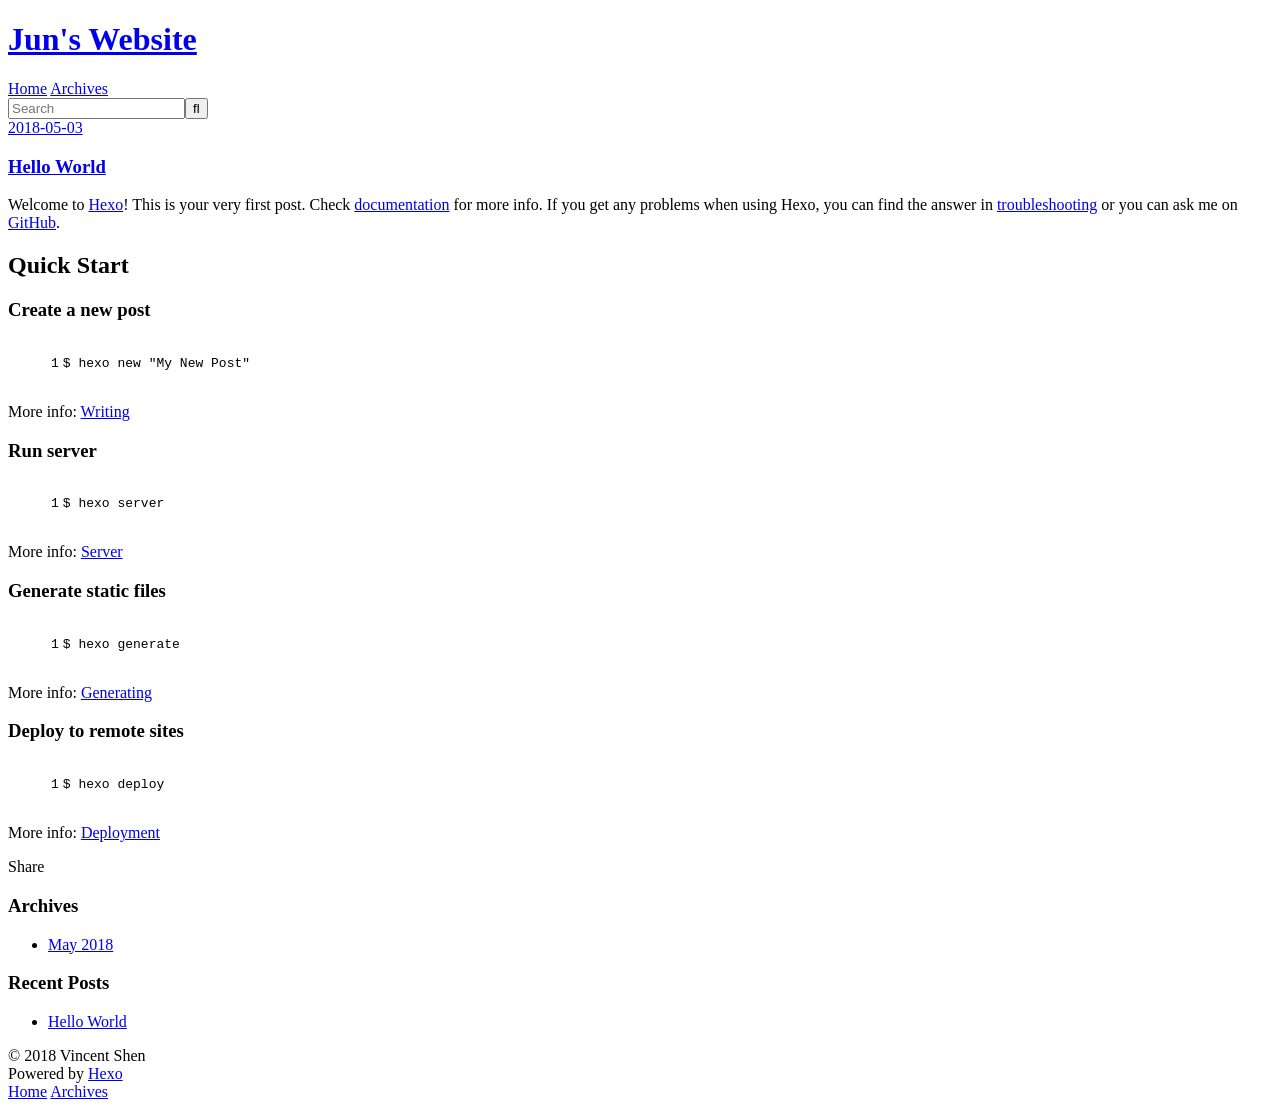
==== index.html @ 3161332e "Site updated: 2018-05-03 16:43:51" ====
<!DOCTYPE html>
<html>
<head>
  <meta charset="utf-8">
  

  
  <title>Jun&#39;s Website</title>
  <meta name="viewport" content="width=device-width, initial-scale=1, maximum-scale=1">
  <meta property="og:type" content="website">
<meta property="og:title" content="Jun&#39;s Website">
<meta property="og:url" content="http://yoursite.com/index.html">
<meta property="og:site_name" content="Jun&#39;s Website">
<meta property="og:locale" content="default">
<meta name="twitter:card" content="summary">
<meta name="twitter:title" content="Jun&#39;s Website">
  
    <link rel="alternate" href="/atom.xml" title="Jun&#39;s Website" type="application/atom+xml">
  
  
    <link rel="icon" href="/favicon.png">
  
  
    <link href="//fonts.googleapis.com/css?family=Source+Code+Pro" rel="stylesheet" type="text/css">
  
  <link rel="stylesheet" href="/css/style.css">
</head>

<body>
  <div id="container">
    <div id="wrap">
      <header id="header">
  <div id="banner"></div>
  <div id="header-outer" class="outer">
    <div id="header-title" class="inner">
      <h1 id="logo-wrap">
        <a href="/" id="logo">Jun&#39;s Website</a>
      </h1>
      
    </div>
    <div id="header-inner" class="inner">
      <nav id="main-nav">
        <a id="main-nav-toggle" class="nav-icon"></a>
        
          <a class="main-nav-link" href="/">Home</a>
        
          <a class="main-nav-link" href="/archives">Archives</a>
        
      </nav>
      <nav id="sub-nav">
        
          <a id="nav-rss-link" class="nav-icon" href="/atom.xml" title="RSS Feed"></a>
        
        <a id="nav-search-btn" class="nav-icon" title="Search"></a>
      </nav>
      <div id="search-form-wrap">
        <form action="//google.com/search" method="get" accept-charset="UTF-8" class="search-form"><input type="search" name="q" class="search-form-input" placeholder="Search"><button type="submit" class="search-form-submit">&#xF002;</button><input type="hidden" name="sitesearch" value="http://yoursite.com"></form>
      </div>
    </div>
  </div>
</header>
      <div class="outer">
        <section id="main">
  
    <article id="post-hello-world" class="article article-type-post" itemscope itemprop="blogPost">
  <div class="article-meta">
    <a href="/2018/05/03/hello-world/" class="article-date">
  <time datetime="2018-05-03T08:20:05.977Z" itemprop="datePublished">2018-05-03</time>
</a>
    
  </div>
  <div class="article-inner">
    
    
      <header class="article-header">
        
  
    <h1 itemprop="name">
      <a class="article-title" href="/2018/05/03/hello-world/">Hello World</a>
    </h1>
  

      </header>
    
    <div class="article-entry" itemprop="articleBody">
      
        <p>Welcome to <a href="https://hexo.io/" target="_blank" rel="noopener">Hexo</a>! This is your very first post. Check <a href="https://hexo.io/docs/" target="_blank" rel="noopener">documentation</a> for more info. If you get any problems when using Hexo, you can find the answer in <a href="https://hexo.io/docs/troubleshooting.html" target="_blank" rel="noopener">troubleshooting</a> or you can ask me on <a href="https://github.com/hexojs/hexo/issues" target="_blank" rel="noopener">GitHub</a>.</p>
<h2 id="Quick-Start"><a href="#Quick-Start" class="headerlink" title="Quick Start"></a>Quick Start</h2><h3 id="Create-a-new-post"><a href="#Create-a-new-post" class="headerlink" title="Create a new post"></a>Create a new post</h3><figure class="highlight bash"><table><tr><td class="gutter"><pre><span class="line">1</span><br></pre></td><td class="code"><pre><span class="line">$ hexo new <span class="string">"My New Post"</span></span><br></pre></td></tr></table></figure>
<p>More info: <a href="https://hexo.io/docs/writing.html" target="_blank" rel="noopener">Writing</a></p>
<h3 id="Run-server"><a href="#Run-server" class="headerlink" title="Run server"></a>Run server</h3><figure class="highlight bash"><table><tr><td class="gutter"><pre><span class="line">1</span><br></pre></td><td class="code"><pre><span class="line">$ hexo server</span><br></pre></td></tr></table></figure>
<p>More info: <a href="https://hexo.io/docs/server.html" target="_blank" rel="noopener">Server</a></p>
<h3 id="Generate-static-files"><a href="#Generate-static-files" class="headerlink" title="Generate static files"></a>Generate static files</h3><figure class="highlight bash"><table><tr><td class="gutter"><pre><span class="line">1</span><br></pre></td><td class="code"><pre><span class="line">$ hexo generate</span><br></pre></td></tr></table></figure>
<p>More info: <a href="https://hexo.io/docs/generating.html" target="_blank" rel="noopener">Generating</a></p>
<h3 id="Deploy-to-remote-sites"><a href="#Deploy-to-remote-sites" class="headerlink" title="Deploy to remote sites"></a>Deploy to remote sites</h3><figure class="highlight bash"><table><tr><td class="gutter"><pre><span class="line">1</span><br></pre></td><td class="code"><pre><span class="line">$ hexo deploy</span><br></pre></td></tr></table></figure>
<p>More info: <a href="https://hexo.io/docs/deployment.html" target="_blank" rel="noopener">Deployment</a></p>

      
    </div>
    <footer class="article-footer">
      <a data-url="http://yoursite.com/2018/05/03/hello-world/" data-id="cjgq9mugo0000f8u85b5ofwbc" class="article-share-link">Share</a>
      
      
    </footer>
  </div>
  
</article>


  


</section>
        
          <aside id="sidebar">
  
    

  
    

  
    
  
    
  <div class="widget-wrap">
    <h3 class="widget-title">Archives</h3>
    <div class="widget">
      <ul class="archive-list"><li class="archive-list-item"><a class="archive-list-link" href="/archives/2018/05/">May 2018</a></li></ul>
    </div>
  </div>


  
    
  <div class="widget-wrap">
    <h3 class="widget-title">Recent Posts</h3>
    <div class="widget">
      <ul>
        
          <li>
            <a href="/2018/05/03/hello-world/">Hello World</a>
          </li>
        
      </ul>
    </div>
  </div>

  
</aside>
        
      </div>
      <footer id="footer">
  
  <div class="outer">
    <div id="footer-info" class="inner">
      &copy; 2018 Vincent Shen<br>
      Powered by <a href="http://hexo.io/" target="_blank">Hexo</a>
    </div>
  </div>
</footer>
    </div>
    <nav id="mobile-nav">
  
    <a href="/" class="mobile-nav-link">Home</a>
  
    <a href="/archives" class="mobile-nav-link">Archives</a>
  
</nav>
    

<script src="//ajax.googleapis.com/ajax/libs/jquery/2.0.3/jquery.min.js"></script>


  <link rel="stylesheet" href="/fancybox/jquery.fancybox.css">
  <script src="/fancybox/jquery.fancybox.pack.js"></script>


<script src="/js/script.js"></script>



  </div>
</body>
</html>
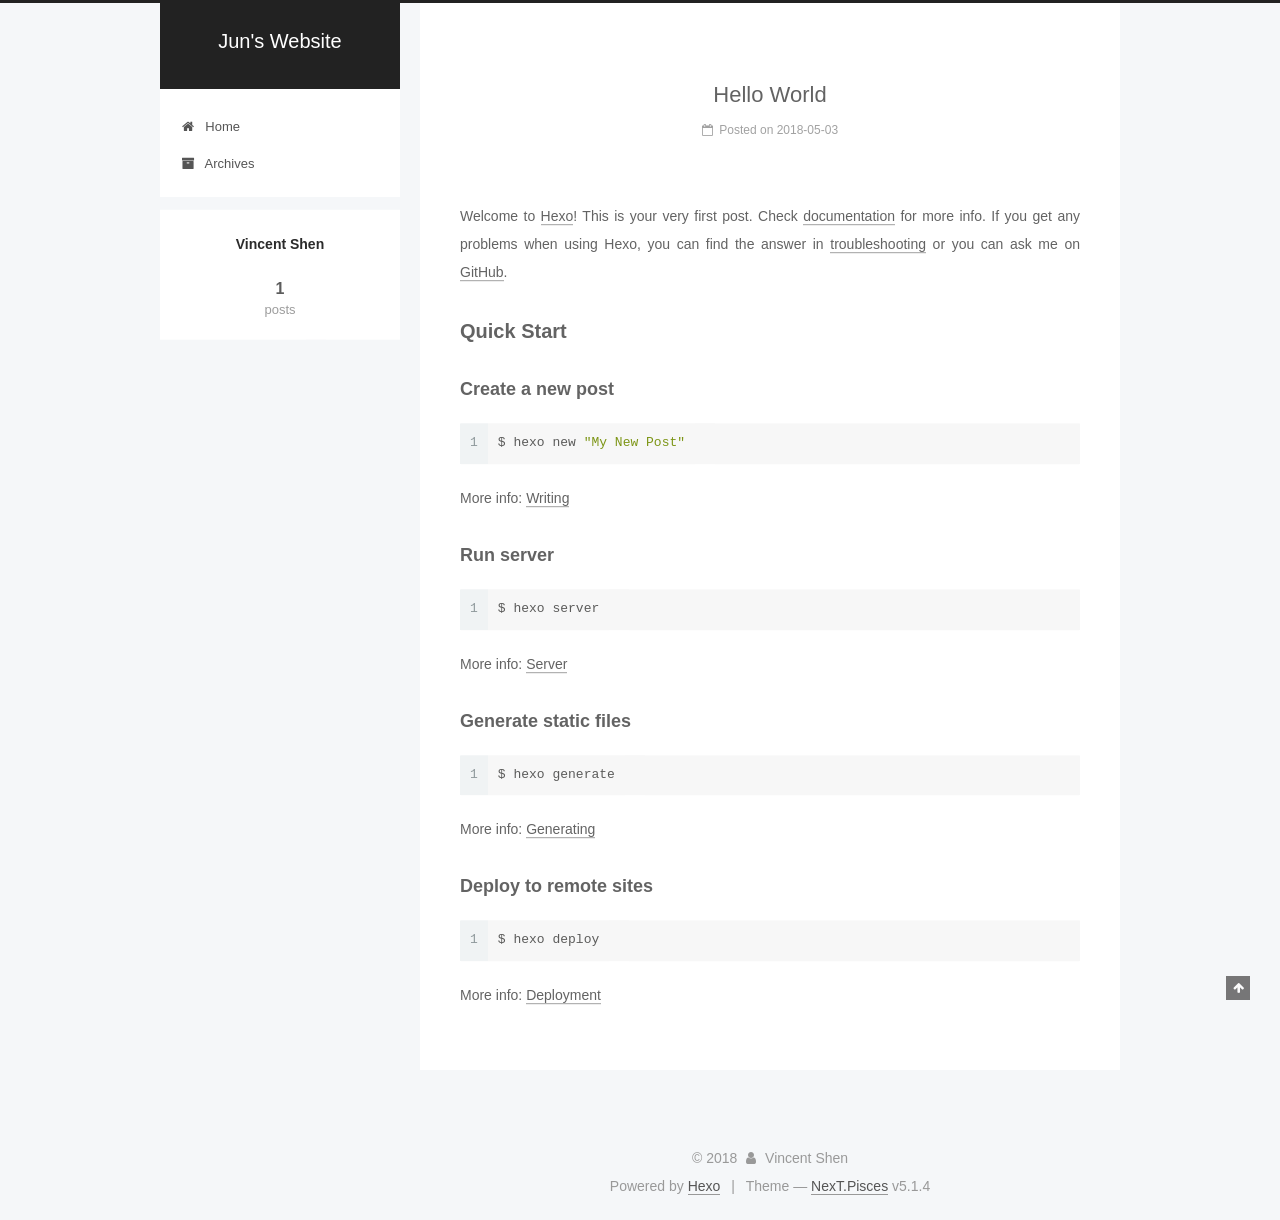
==== commit d6bf5099: "Site updated: 2018-05-03 17:40:29" ====
--- a/index.html
+++ b/index.html
@@ -1,90 +1,306 @@
 <!DOCTYPE html>
-<html>
+
+
+
+  
+
+
+<html class="theme-next pisces use-motion" lang="">
 <head>
-  <meta charset="utf-8">
-  
-
-  
-  <title>Jun&#39;s Website</title>
-  <meta name="viewport" content="width=device-width, initial-scale=1, maximum-scale=1">
-  <meta property="og:type" content="website">
+  <meta charset="UTF-8"/>
+<meta http-equiv="X-UA-Compatible" content="IE=edge" />
+<meta name="viewport" content="width=device-width, initial-scale=1, maximum-scale=1"/>
+<meta name="theme-color" content="#222">
+
+
+
+
+
+
+
+
+
+<meta http-equiv="Cache-Control" content="no-transform" />
+<meta http-equiv="Cache-Control" content="no-siteapp" />
+
+
+
+
+
+
+
+
+
+
+
+
+
+
+
+
+  
+  
+  <link href="/lib/fancybox/source/jquery.fancybox.css?v=2.1.5" rel="stylesheet" type="text/css" />
+
+
+
+
+
+
+
+<link href="/lib/font-awesome/css/font-awesome.min.css?v=4.6.2" rel="stylesheet" type="text/css" />
+
+<link href="/css/main.css?v=5.1.4" rel="stylesheet" type="text/css" />
+
+
+  <link rel="apple-touch-icon" sizes="180x180" href="/images/apple-touch-icon-next.png?v=5.1.4">
+
+
+  <link rel="icon" type="image/png" sizes="32x32" href="/images/favicon-32x32-next.png?v=5.1.4">
+
+
+  <link rel="icon" type="image/png" sizes="16x16" href="/images/favicon-16x16-next.png?v=5.1.4">
+
+
+  <link rel="mask-icon" href="/images/logo.svg?v=5.1.4" color="#222">
+
+
+
+
+
+  <meta name="keywords" content="Hexo, NexT" />
+
+
+
+
+
+
+
+
+
+
+<meta property="og:type" content="website">
 <meta property="og:title" content="Jun&#39;s Website">
 <meta property="og:url" content="http://yoursite.com/index.html">
 <meta property="og:site_name" content="Jun&#39;s Website">
 <meta property="og:locale" content="default">
 <meta name="twitter:card" content="summary">
 <meta name="twitter:title" content="Jun&#39;s Website">
-  
-    <link rel="alternate" href="/atom.xml" title="Jun&#39;s Website" type="application/atom+xml">
-  
-  
-    <link rel="icon" href="/favicon.png">
-  
-  
-    <link href="//fonts.googleapis.com/css?family=Source+Code+Pro" rel="stylesheet" type="text/css">
-  
-  <link rel="stylesheet" href="/css/style.css">
+
+
+
+<script type="text/javascript" id="hexo.configurations">
+  var NexT = window.NexT || {};
+  var CONFIG = {
+    root: '/',
+    scheme: 'Pisces',
+    version: '5.1.4',
+    sidebar: {"position":"left","display":"post","offset":12,"b2t":false,"scrollpercent":false,"onmobile":false},
+    fancybox: true,
+    tabs: true,
+    motion: {"enable":true,"async":false,"transition":{"post_block":"fadeIn","post_header":"slideDownIn","post_body":"slideDownIn","coll_header":"slideLeftIn","sidebar":"slideUpIn"}},
+    duoshuo: {
+      userId: '0',
+      author: 'Author'
+    },
+    algolia: {
+      applicationID: '',
+      apiKey: '',
+      indexName: '',
+      hits: {"per_page":10},
+      labels: {"input_placeholder":"Search for Posts","hits_empty":"We didn't find any results for the search: ${query}","hits_stats":"${hits} results found in ${time} ms"}
+    }
+  };
+</script>
+
+
+
+  <link rel="canonical" href="http://yoursite.com/"/>
+
+
+
+
+
+  <title>Jun's Website</title>
+  
+
+
+
+
+
+
+
+
 </head>
 
-<body>
-  <div id="container">
-    <div id="wrap">
-      <header id="header">
-  <div id="banner"></div>
-  <div id="header-outer" class="outer">
-    <div id="header-title" class="inner">
-      <h1 id="logo-wrap">
-        <a href="/" id="logo">Jun&#39;s Website</a>
-      </h1>
-      
+<body itemscope itemtype="http://schema.org/WebPage" lang="default">
+
+  
+  
+    
+  
+
+  <div class="container sidebar-position-left 
+  page-home">
+    <div class="headband"></div>
+
+    <header id="header" class="header" itemscope itemtype="http://schema.org/WPHeader">
+      <div class="header-inner"><div class="site-brand-wrapper">
+  <div class="site-meta ">
+    
+
+    <div class="custom-logo-site-title">
+      <a href="/"  class="brand" rel="start">
+        <span class="logo-line-before"><i></i></span>
+        <span class="site-title">Jun's Website</span>
+        <span class="logo-line-after"><i></i></span>
+      </a>
     </div>
-    <div id="header-inner" class="inner">
-      <nav id="main-nav">
-        <a id="main-nav-toggle" class="nav-icon"></a>
-        
-          <a class="main-nav-link" href="/">Home</a>
-        
-          <a class="main-nav-link" href="/archives">Archives</a>
-        
-      </nav>
-      <nav id="sub-nav">
-        
-          <a id="nav-rss-link" class="nav-icon" href="/atom.xml" title="RSS Feed"></a>
-        
-        <a id="nav-search-btn" class="nav-icon" title="Search"></a>
-      </nav>
-      <div id="search-form-wrap">
-        <form action="//google.com/search" method="get" accept-charset="UTF-8" class="search-form"><input type="search" name="q" class="search-form-input" placeholder="Search"><button type="submit" class="search-form-submit">&#xF002;</button><input type="hidden" name="sitesearch" value="http://yoursite.com"></form>
-      </div>
-    </div>
+      
+        <p class="site-subtitle"></p>
+      
   </div>
-</header>
-      <div class="outer">
-        <section id="main">
-  
-    <article id="post-hello-world" class="article article-type-post" itemscope itemprop="blogPost">
-  <div class="article-meta">
-    <a href="/2018/05/03/hello-world/" class="article-date">
-  <time datetime="2018-05-03T08:20:05.977Z" itemprop="datePublished">2018-05-03</time>
-</a>
-    
+
+  <div class="site-nav-toggle">
+    <button>
+      <span class="btn-bar"></span>
+      <span class="btn-bar"></span>
+      <span class="btn-bar"></span>
+    </button>
   </div>
-  <div class="article-inner">
-    
-    
-      <header class="article-header">
-        
-  
-    <h1 itemprop="name">
-      <a class="article-title" href="/2018/05/03/hello-world/">Hello World</a>
-    </h1>
-  
-
+</div>
+
+<nav class="site-nav">
+  
+
+  
+    <ul id="menu" class="menu">
+      
+        
+        <li class="menu-item menu-item-home">
+          <a href="/" rel="section">
+            
+              <i class="menu-item-icon fa fa-fw fa-home"></i> <br />
+            
+            Home
+          </a>
+        </li>
+      
+        
+        <li class="menu-item menu-item-archives">
+          <a href="/archives/" rel="section">
+            
+              <i class="menu-item-icon fa fa-fw fa-archive"></i> <br />
+            
+            Archives
+          </a>
+        </li>
+      
+
+      
+    </ul>
+  
+
+  
+</nav>
+
+
+
+ </div>
+    </header>
+
+    <main id="main" class="main">
+      <div class="main-inner">
+        <div class="content-wrap">
+          <div id="content" class="content">
+            
+  <section id="posts" class="posts-expand">
+    
+      
+
+  
+
+  
+  
+  
+
+  <article class="post post-type-normal" itemscope itemtype="http://schema.org/Article">
+  
+  
+  
+  <div class="post-block">
+    <link itemprop="mainEntityOfPage" href="http://yoursite.com/2018/05/03/hello-world/">
+
+    <span hidden itemprop="author" itemscope itemtype="http://schema.org/Person">
+      <meta itemprop="name" content="Vincent Shen">
+      <meta itemprop="description" content="">
+      <meta itemprop="image" content="/images/avatar.gif">
+    </span>
+
+    <span hidden itemprop="publisher" itemscope itemtype="http://schema.org/Organization">
+      <meta itemprop="name" content="Jun's Website">
+    </span>
+
+    
+      <header class="post-header">
+
+        
+        
+          <h1 class="post-title" itemprop="name headline">
+                
+                <a class="post-title-link" href="/2018/05/03/hello-world/" itemprop="url">Hello World</a></h1>
+        
+
+        <div class="post-meta">
+          <span class="post-time">
+            
+              <span class="post-meta-item-icon">
+                <i class="fa fa-calendar-o"></i>
+              </span>
+              
+                <span class="post-meta-item-text">Posted on</span>
+              
+              <time title="Post created" itemprop="dateCreated datePublished" datetime="2018-05-03T16:20:05+08:00">
+                2018-05-03
+              </time>
+            
+
+            
+
+            
+          </span>
+
+          
+
+          
+            
+          
+
+          
+          
+
+          
+
+          
+
+          
+
+        </div>
       </header>
     
-    <div class="article-entry" itemprop="articleBody">
-      
-        <p>Welcome to <a href="https://hexo.io/" target="_blank" rel="noopener">Hexo</a>! This is your very first post. Check <a href="https://hexo.io/docs/" target="_blank" rel="noopener">documentation</a> for more info. If you get any problems when using Hexo, you can find the answer in <a href="https://hexo.io/docs/troubleshooting.html" target="_blank" rel="noopener">troubleshooting</a> or you can ask me on <a href="https://github.com/hexojs/hexo/issues" target="_blank" rel="noopener">GitHub</a>.</p>
+
+    
+    
+    
+    <div class="post-body" itemprop="articleBody">
+
+      
+      
+
+      
+        
+          
+            <p>Welcome to <a href="https://hexo.io/" target="_blank" rel="noopener">Hexo</a>! This is your very first post. Check <a href="https://hexo.io/docs/" target="_blank" rel="noopener">documentation</a> for more info. If you get any problems when using Hexo, you can find the answer in <a href="https://hexo.io/docs/troubleshooting.html" target="_blank" rel="noopener">troubleshooting</a> or you can ask me on <a href="https://github.com/hexojs/hexo/issues" target="_blank" rel="noopener">GitHub</a>.</p>
 <h2 id="Quick-Start"><a href="#Quick-Start" class="headerlink" title="Quick Start"></a>Quick Start</h2><h3 id="Create-a-new-post"><a href="#Create-a-new-post" class="headerlink" title="Create a new post"></a>Create a new post</h3><figure class="highlight bash"><table><tr><td class="gutter"><pre><span class="line">1</span><br></pre></td><td class="code"><pre><span class="line">$ hexo new <span class="string">"My New Post"</span></span><br></pre></td></tr></table></figure>
 <p>More info: <a href="https://hexo.io/docs/writing.html" target="_blank" rel="noopener">Writing</a></p>
 <h3 id="Run-server"><a href="#Run-server" class="headerlink" title="Run server"></a>Run server</h3><figure class="highlight bash"><table><tr><td class="gutter"><pre><span class="line">1</span><br></pre></td><td class="code"><pre><span class="line">$ hexo server</span><br></pre></td></tr></table></figure>
@@ -94,91 +310,314 @@
 <h3 id="Deploy-to-remote-sites"><a href="#Deploy-to-remote-sites" class="headerlink" title="Deploy to remote sites"></a>Deploy to remote sites</h3><figure class="highlight bash"><table><tr><td class="gutter"><pre><span class="line">1</span><br></pre></td><td class="code"><pre><span class="line">$ hexo deploy</span><br></pre></td></tr></table></figure>
 <p>More info: <a href="https://hexo.io/docs/deployment.html" target="_blank" rel="noopener">Deployment</a></p>
 
+          
+        
       
     </div>
-    <footer class="article-footer">
-      <a data-url="http://yoursite.com/2018/05/03/hello-world/" data-id="cjgq9mugo0000f8u85b5ofwbc" class="article-share-link">Share</a>
-      
+    
+    
+    
+
+    
+
+    
+
+    
+
+    <footer class="post-footer">
+      
+
+      
+
+      
+
+      
+      
+        <div class="post-eof"></div>
       
     </footer>
   </div>
   
-</article>
-
-
-  
-
-
-</section>
-        
-          <aside id="sidebar">
-  
-    
-
-  
-    
-
-  
-    
-  
-    
-  <div class="widget-wrap">
-    <h3 class="widget-title">Archives</h3>
-    <div class="widget">
-      <ul class="archive-list"><li class="archive-list-item"><a class="archive-list-link" href="/archives/2018/05/">May 2018</a></li></ul>
+  
+  
+  </article>
+
+
+    
+  </section>
+
+  
+
+
+          </div>
+          
+
+
+          
+
+        </div>
+        
+          
+  
+  <div class="sidebar-toggle">
+    <div class="sidebar-toggle-line-wrap">
+      <span class="sidebar-toggle-line sidebar-toggle-line-first"></span>
+      <span class="sidebar-toggle-line sidebar-toggle-line-middle"></span>
+      <span class="sidebar-toggle-line sidebar-toggle-line-last"></span>
     </div>
   </div>
 
-
-  
-    
-  <div class="widget-wrap">
-    <h3 class="widget-title">Recent Posts</h3>
-    <div class="widget">
-      <ul>
-        
-          <li>
-            <a href="/2018/05/03/hello-world/">Hello World</a>
-          </li>
-        
-      </ul>
+  <aside id="sidebar" class="sidebar">
+    
+    <div class="sidebar-inner">
+
+      
+
+      
+
+      <section class="site-overview-wrap sidebar-panel sidebar-panel-active">
+        <div class="site-overview">
+          <div class="site-author motion-element" itemprop="author" itemscope itemtype="http://schema.org/Person">
+            
+              <p class="site-author-name" itemprop="name">Vincent Shen</p>
+              <p class="site-description motion-element" itemprop="description"></p>
+          </div>
+
+          <nav class="site-state motion-element">
+
+            
+              <div class="site-state-item site-state-posts">
+              
+                <a href="/archives/">
+              
+                  <span class="site-state-item-count">1</span>
+                  <span class="site-state-item-name">posts</span>
+                </a>
+              </div>
+            
+
+            
+
+            
+
+          </nav>
+
+          
+
+          
+
+          
+          
+
+          
+          
+
+          
+
+        </div>
+      </section>
+
+      
+
+      
+
     </div>
+  </aside>
+
+
+        
+      </div>
+    </main>
+
+    <footer id="footer" class="footer">
+      <div class="footer-inner">
+        <div class="copyright">&copy; <span itemprop="copyrightYear">2018</span>
+  <span class="with-love">
+    <i class="fa fa-user"></i>
+  </span>
+  <span class="author" itemprop="copyrightHolder">Vincent Shen</span>
+
+  
+</div>
+
+
+  <div class="powered-by">Powered by <a class="theme-link" target="_blank" href="https://hexo.io">Hexo</a></div>
+
+
+
+  <span class="post-meta-divider">|</span>
+
+
+
+  <div class="theme-info">Theme &mdash; <a class="theme-link" target="_blank" href="https://github.com/iissnan/hexo-theme-next">NexT.Pisces</a> v5.1.4</div>
+
+
+
+
+        
+
+
+
+
+
+
+
+        
+      </div>
+    </footer>
+
+    
+      <div class="back-to-top">
+        <i class="fa fa-arrow-up"></i>
+        
+      </div>
+    
+
+    
+
   </div>
 
   
-</aside>
-        
-      </div>
-      <footer id="footer">
-  
-  <div class="outer">
-    <div id="footer-info" class="inner">
-      &copy; 2018 Vincent Shen<br>
-      Powered by <a href="http://hexo.io/" target="_blank">Hexo</a>
-    </div>
-  </div>
-</footer>
-    </div>
-    <nav id="mobile-nav">
-  
-    <a href="/" class="mobile-nav-link">Home</a>
-  
-    <a href="/archives" class="mobile-nav-link">Archives</a>
-  
-</nav>
-    
-
-<script src="//ajax.googleapis.com/ajax/libs/jquery/2.0.3/jquery.min.js"></script>
-
-
-  <link rel="stylesheet" href="/fancybox/jquery.fancybox.css">
-  <script src="/fancybox/jquery.fancybox.pack.js"></script>
-
-
-<script src="/js/script.js"></script>
-
-
-
-  </div>
+
+<script type="text/javascript">
+  if (Object.prototype.toString.call(window.Promise) !== '[object Function]') {
+    window.Promise = null;
+  }
+</script>
+
+
+
+
+
+
+
+
+
+  
+
+
+
+
+
+
+
+
+
+
+
+
+  
+  
+    <script type="text/javascript" src="/lib/jquery/index.js?v=2.1.3"></script>
+  
+
+  
+  
+    <script type="text/javascript" src="/lib/fastclick/lib/fastclick.min.js?v=1.0.6"></script>
+  
+
+  
+  
+    <script type="text/javascript" src="/lib/jquery_lazyload/jquery.lazyload.js?v=1.9.7"></script>
+  
+
+  
+  
+    <script type="text/javascript" src="/lib/velocity/velocity.min.js?v=1.2.1"></script>
+  
+
+  
+  
+    <script type="text/javascript" src="/lib/velocity/velocity.ui.min.js?v=1.2.1"></script>
+  
+
+  
+  
+    <script type="text/javascript" src="/lib/fancybox/source/jquery.fancybox.pack.js?v=2.1.5"></script>
+  
+
+
+  
+
+
+  <script type="text/javascript" src="/js/src/utils.js?v=5.1.4"></script>
+
+  <script type="text/javascript" src="/js/src/motion.js?v=5.1.4"></script>
+
+
+
+  
+  
+
+
+  <script type="text/javascript" src="/js/src/affix.js?v=5.1.4"></script>
+
+  <script type="text/javascript" src="/js/src/schemes/pisces.js?v=5.1.4"></script>
+
+
+
+  
+
+  
+
+
+  <script type="text/javascript" src="/js/src/bootstrap.js?v=5.1.4"></script>
+
+
+
+  
+
+
+  
+
+
+
+
+	
+
+
+
+
+
+  
+
+
+
+
+
+  
+
+
+
+
+
+
+
+
+
+
+
+
+  
+
+
+
+
+
+  
+
+  
+
+  
+
+  
+  
+
+  
+
+  
+
+  
+
 </body>
-</html>+</html>
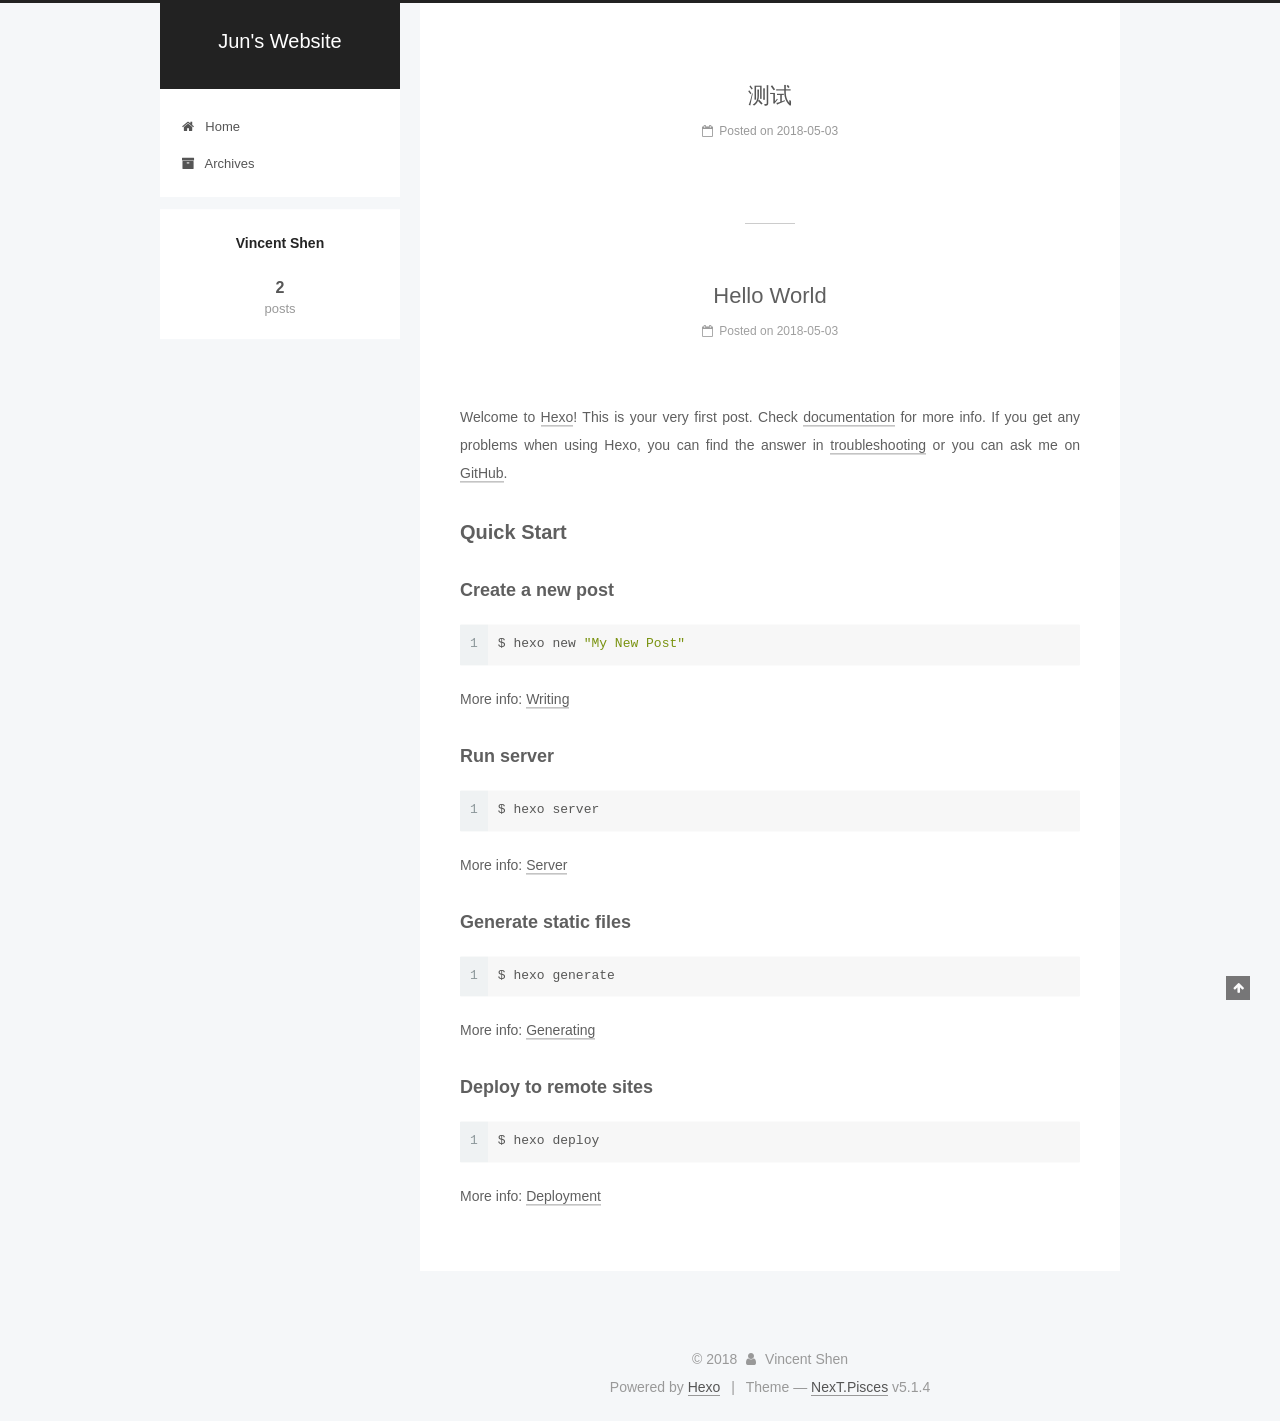
==== commit 5ab88ae6: "Site updated: 2018-05-03 17:47:55" ====
--- a/index.html
+++ b/index.html
@@ -229,6 +229,125 @@
   
   
   <div class="post-block">
+    <link itemprop="mainEntityOfPage" href="http://yoursite.com/2018/05/03/测试/">
+
+    <span hidden itemprop="author" itemscope itemtype="http://schema.org/Person">
+      <meta itemprop="name" content="Vincent Shen">
+      <meta itemprop="description" content="">
+      <meta itemprop="image" content="/images/avatar.gif">
+    </span>
+
+    <span hidden itemprop="publisher" itemscope itemtype="http://schema.org/Organization">
+      <meta itemprop="name" content="Jun's Website">
+    </span>
+
+    
+      <header class="post-header">
+
+        
+        
+          <h1 class="post-title" itemprop="name headline">
+                
+                <a class="post-title-link" href="/2018/05/03/测试/" itemprop="url">测试</a></h1>
+        
+
+        <div class="post-meta">
+          <span class="post-time">
+            
+              <span class="post-meta-item-icon">
+                <i class="fa fa-calendar-o"></i>
+              </span>
+              
+                <span class="post-meta-item-text">Posted on</span>
+              
+              <time title="Post created" itemprop="dateCreated datePublished" datetime="2018-05-03T17:46:08+08:00">
+                2018-05-03
+              </time>
+            
+
+            
+
+            
+          </span>
+
+          
+
+          
+            
+          
+
+          
+          
+
+          
+
+          
+
+          
+
+        </div>
+      </header>
+    
+
+    
+    
+    
+    <div class="post-body" itemprop="articleBody">
+
+      
+      
+
+      
+        
+          
+            
+          
+        
+      
+    </div>
+    
+    
+    
+
+    
+
+    
+
+    
+
+    <footer class="post-footer">
+      
+
+      
+
+      
+
+      
+      
+        <div class="post-eof"></div>
+      
+    </footer>
+  </div>
+  
+  
+  
+  </article>
+
+
+    
+      
+
+  
+
+  
+  
+  
+
+  <article class="post post-type-normal" itemscope itemtype="http://schema.org/Article">
+  
+  
+  
+  <div class="post-block">
     <link itemprop="mainEntityOfPage" href="http://yoursite.com/2018/05/03/hello-world/">
 
     <span hidden itemprop="author" itemscope itemtype="http://schema.org/Person">
@@ -390,7 +509,7 @@
               
                 <a href="/archives/">
               
-                  <span class="site-state-item-count">1</span>
+                  <span class="site-state-item-count">2</span>
                   <span class="site-state-item-name">posts</span>
                 </a>
               </div>
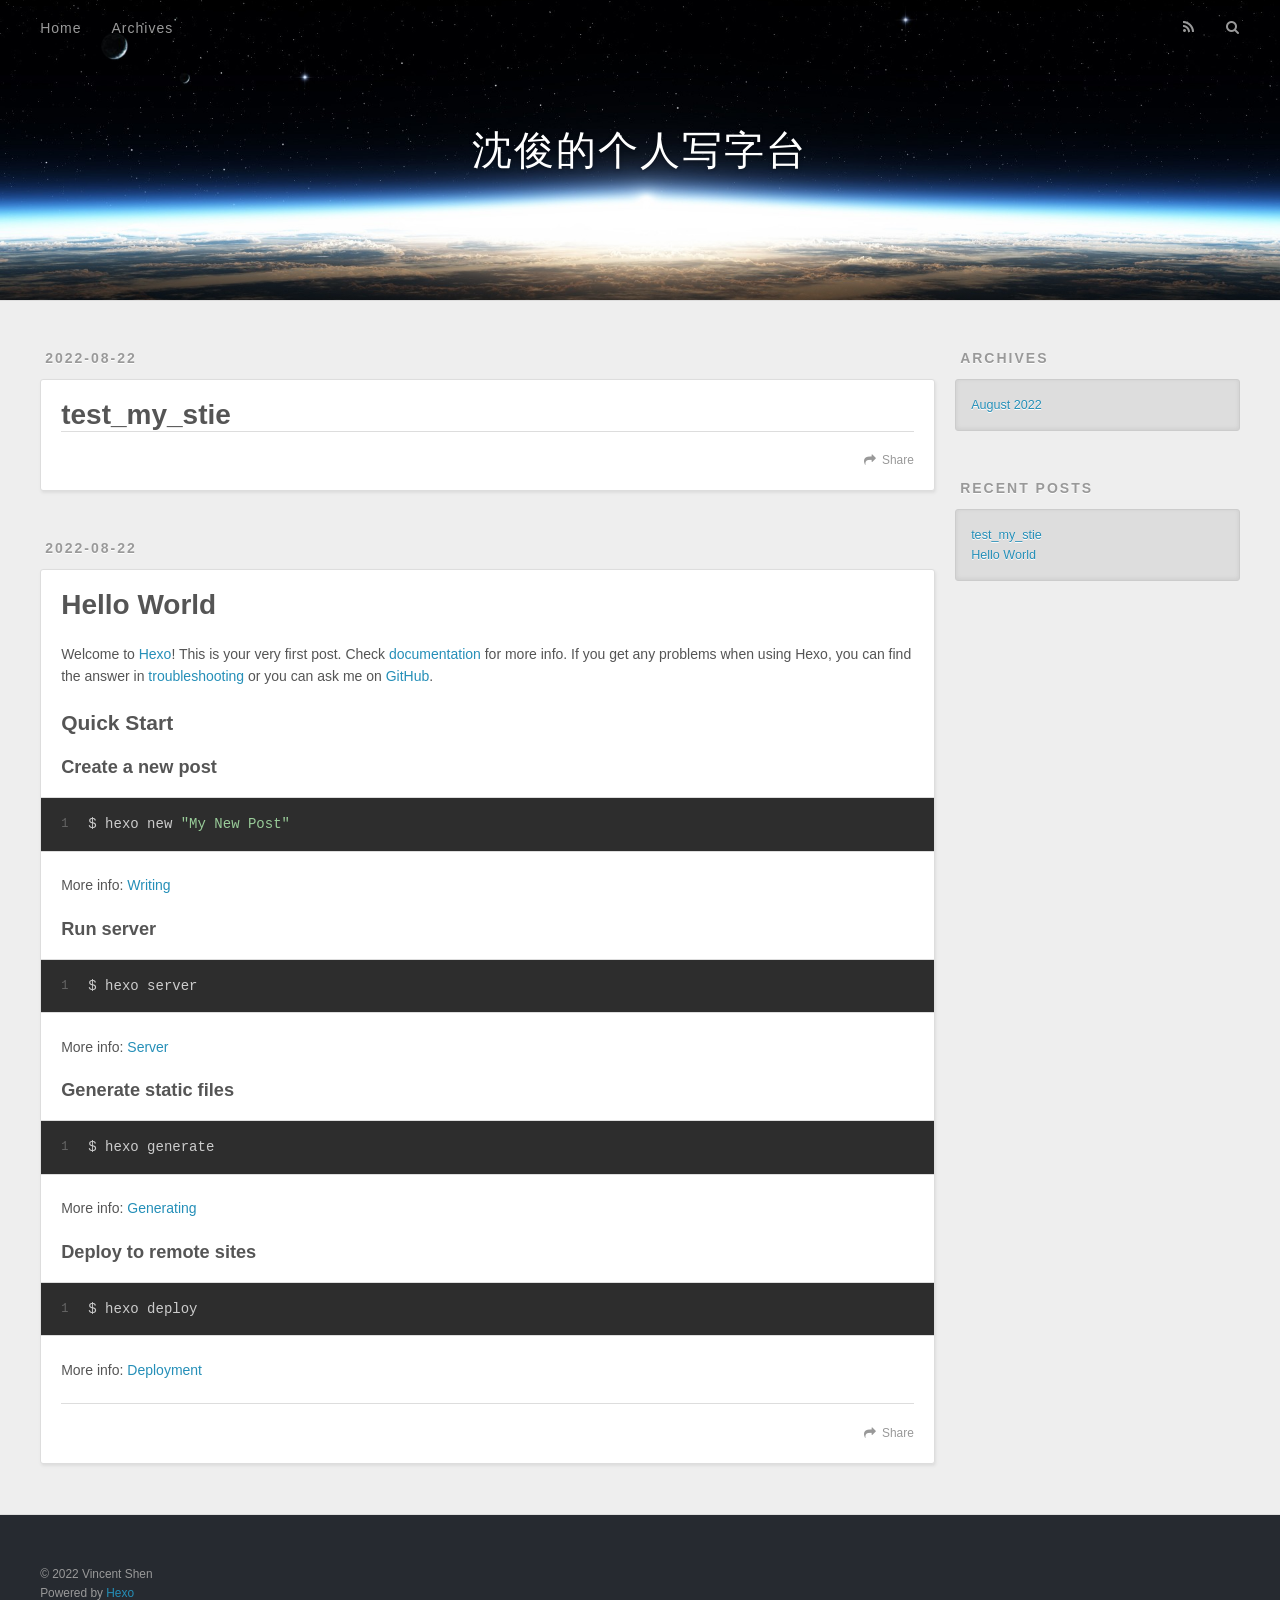
==== commit 1c364fc7: "Site updated: 2022-08-22 22:17:44" ====
--- a/index.html
+++ b/index.html
@@ -1,742 +1,236 @@
 <!DOCTYPE html>
-
-
-
-  
-
-
-<html class="theme-next pisces use-motion" lang="">
+<html>
 <head>
-  <meta charset="UTF-8"/>
-<meta http-equiv="X-UA-Compatible" content="IE=edge" />
-<meta name="viewport" content="width=device-width, initial-scale=1, maximum-scale=1"/>
-<meta name="theme-color" content="#222">
-
-
-
-
-
-
-
-
-
-<meta http-equiv="Cache-Control" content="no-transform" />
-<meta http-equiv="Cache-Control" content="no-siteapp" />
-
-
-
-
-
-
-
-
-
-
-
-
-
-
-
-
-  
-  
-  <link href="/lib/fancybox/source/jquery.fancybox.css?v=2.1.5" rel="stylesheet" type="text/css" />
-
-
-
-
-
-
-
-<link href="/lib/font-awesome/css/font-awesome.min.css?v=4.6.2" rel="stylesheet" type="text/css" />
-
-<link href="/css/main.css?v=5.1.4" rel="stylesheet" type="text/css" />
-
-
-  <link rel="apple-touch-icon" sizes="180x180" href="/images/apple-touch-icon-next.png?v=5.1.4">
-
-
-  <link rel="icon" type="image/png" sizes="32x32" href="/images/favicon-32x32-next.png?v=5.1.4">
-
-
-  <link rel="icon" type="image/png" sizes="16x16" href="/images/favicon-16x16-next.png?v=5.1.4">
-
-
-  <link rel="mask-icon" href="/images/logo.svg?v=5.1.4" color="#222">
-
-
-
-
-
-  <meta name="keywords" content="Hexo, NexT" />
-
-
-
-
-
-
-
-
-
-
-<meta property="og:type" content="website">
-<meta property="og:title" content="Jun&#39;s Website">
-<meta property="og:url" content="http://yoursite.com/index.html">
-<meta property="og:site_name" content="Jun&#39;s Website">
-<meta property="og:locale" content="default">
+  <meta charset="utf-8">
+  
+
+  
+  <title>沈俊的个人写字台</title>
+  <meta name="viewport" content="width=device-width, initial-scale=1, maximum-scale=1">
+  <meta property="og:type" content="website">
+<meta property="og:title" content="沈俊的个人写字台">
+<meta property="og:url" content="http://example.com/index.html">
+<meta property="og:site_name" content="沈俊的个人写字台">
+<meta property="og:locale" content="en_US">
+<meta property="article:author" content="Vincent Shen">
 <meta name="twitter:card" content="summary">
-<meta name="twitter:title" content="Jun&#39;s Website">
-
-
-
-<script type="text/javascript" id="hexo.configurations">
-  var NexT = window.NexT || {};
-  var CONFIG = {
-    root: '/',
-    scheme: 'Pisces',
-    version: '5.1.4',
-    sidebar: {"position":"left","display":"post","offset":12,"b2t":false,"scrollpercent":false,"onmobile":false},
-    fancybox: true,
-    tabs: true,
-    motion: {"enable":true,"async":false,"transition":{"post_block":"fadeIn","post_header":"slideDownIn","post_body":"slideDownIn","coll_header":"slideLeftIn","sidebar":"slideUpIn"}},
-    duoshuo: {
-      userId: '0',
-      author: 'Author'
-    },
-    algolia: {
-      applicationID: '',
-      apiKey: '',
-      indexName: '',
-      hits: {"per_page":10},
-      labels: {"input_placeholder":"Search for Posts","hits_empty":"We didn't find any results for the search: ${query}","hits_stats":"${hits} results found in ${time} ms"}
-    }
-  };
-</script>
-
-
-
-  <link rel="canonical" href="http://yoursite.com/"/>
-
-
-
-
-
-  <title>Jun's Website</title>
-  
-
-
-
-
-
-
-
-
-</head>
-
-<body itemscope itemtype="http://schema.org/WebPage" lang="default">
-
-  
-  
-    
-  
-
-  <div class="container sidebar-position-left 
-  page-home">
-    <div class="headband"></div>
-
-    <header id="header" class="header" itemscope itemtype="http://schema.org/WPHeader">
-      <div class="header-inner"><div class="site-brand-wrapper">
-  <div class="site-meta ">
-    
-
-    <div class="custom-logo-site-title">
-      <a href="/"  class="brand" rel="start">
-        <span class="logo-line-before"><i></i></span>
-        <span class="site-title">Jun's Website</span>
-        <span class="logo-line-after"><i></i></span>
-      </a>
-    </div>
-      
-        <p class="site-subtitle"></p>
-      
-  </div>
-
-  <div class="site-nav-toggle">
-    <button>
-      <span class="btn-bar"></span>
-      <span class="btn-bar"></span>
-      <span class="btn-bar"></span>
-    </button>
-  </div>
-</div>
-
-<nav class="site-nav">
-  
-
-  
-    <ul id="menu" class="menu">
-      
-        
-        <li class="menu-item menu-item-home">
-          <a href="/" rel="section">
-            
-              <i class="menu-item-icon fa fa-fw fa-home"></i> <br />
-            
-            Home
-          </a>
-        </li>
-      
-        
-        <li class="menu-item menu-item-archives">
-          <a href="/archives/" rel="section">
-            
-              <i class="menu-item-icon fa fa-fw fa-archive"></i> <br />
-            
-            Archives
-          </a>
-        </li>
-      
-
-      
-    </ul>
-  
-
+  
+    <link rel="alternate" href="/atom.xml" title="沈俊的个人写字台" type="application/atom+xml">
+  
+  
+    <link rel="icon" href="/favicon.png">
+  
+  
+    <link href="//fonts.googleapis.com/css?family=Source+Code+Pro" rel="stylesheet" type="text/css">
+  
+  
+<link rel="stylesheet" href="/css/style.css">
+
+<meta name="generator" content="Hexo 5.4.2"></head>
+
+<body>
+  <div id="container">
+    <div id="wrap">
+      <header id="header">
+  <div id="banner"></div>
+  <div id="header-outer" class="outer">
+    <div id="header-title" class="inner">
+      <h1 id="logo-wrap">
+        <a href="/" id="logo">沈俊的个人写字台</a>
+      </h1>
+      
+    </div>
+    <div id="header-inner" class="inner">
+      <nav id="main-nav">
+        <a id="main-nav-toggle" class="nav-icon"></a>
+        
+          <a class="main-nav-link" href="/">Home</a>
+        
+          <a class="main-nav-link" href="/archives">Archives</a>
+        
+      </nav>
+      <nav id="sub-nav">
+        
+          <a id="nav-rss-link" class="nav-icon" href="/atom.xml" title="RSS Feed"></a>
+        
+        <a id="nav-search-btn" class="nav-icon" title="Search"></a>
+      </nav>
+      <div id="search-form-wrap">
+        <form action="//google.com/search" method="get" accept-charset="UTF-8" class="search-form"><input type="search" name="q" class="search-form-input" placeholder="Search"><button type="submit" class="search-form-submit">&#xF002;</button><input type="hidden" name="sitesearch" value="http://example.com"></form>
+      </div>
+    </div>
+  </div>
+</header>
+      <div class="outer">
+        <section id="main">
+  
+    <article id="post-test-my-stie" class="article article-type-post" itemscope itemprop="blogPost">
+  <div class="article-meta">
+    <a href="/2022/08/22/test-my-stie/" class="article-date">
+  <time datetime="2022-08-22T14:03:19.000Z" itemprop="datePublished">2022-08-22</time>
+</a>
+    
+  </div>
+  <div class="article-inner">
+    
+    
+      <header class="article-header">
+        
+  
+    <h1 itemprop="name">
+      <a class="article-title" href="/2022/08/22/test-my-stie/">test_my_stie</a>
+    </h1>
+  
+
+      </header>
+    
+    <div class="article-entry" itemprop="articleBody">
+      
+        
+      
+    </div>
+    <footer class="article-footer">
+      <a data-url="http://example.com/2022/08/22/test-my-stie/" data-id="cl74uejwg00014pzw7w762js5" class="article-share-link">Share</a>
+      
+      
+    </footer>
+  </div>
+  
+</article>
+
+
+  
+    <article id="post-hello-world" class="article article-type-post" itemscope itemprop="blogPost">
+  <div class="article-meta">
+    <a href="/2022/08/22/hello-world/" class="article-date">
+  <time datetime="2022-08-22T13:41:41.845Z" itemprop="datePublished">2022-08-22</time>
+</a>
+    
+  </div>
+  <div class="article-inner">
+    
+    
+      <header class="article-header">
+        
+  
+    <h1 itemprop="name">
+      <a class="article-title" href="/2022/08/22/hello-world/">Hello World</a>
+    </h1>
+  
+
+      </header>
+    
+    <div class="article-entry" itemprop="articleBody">
+      
+        <p>Welcome to <a target="_blank" rel="noopener" href="https://hexo.io/">Hexo</a>! This is your very first post. Check <a target="_blank" rel="noopener" href="https://hexo.io/docs/">documentation</a> for more info. If you get any problems when using Hexo, you can find the answer in <a target="_blank" rel="noopener" href="https://hexo.io/docs/troubleshooting.html">troubleshooting</a> or you can ask me on <a target="_blank" rel="noopener" href="https://github.com/hexojs/hexo/issues">GitHub</a>.</p>
+<h2 id="Quick-Start"><a href="#Quick-Start" class="headerlink" title="Quick Start"></a>Quick Start</h2><h3 id="Create-a-new-post"><a href="#Create-a-new-post" class="headerlink" title="Create a new post"></a>Create a new post</h3><figure class="highlight bash"><table><tr><td class="gutter"><pre><span class="line">1</span><br></pre></td><td class="code"><pre><span class="line">$ hexo new <span class="string">&quot;My New Post&quot;</span></span><br></pre></td></tr></table></figure>
+
+<p>More info: <a target="_blank" rel="noopener" href="https://hexo.io/docs/writing.html">Writing</a></p>
+<h3 id="Run-server"><a href="#Run-server" class="headerlink" title="Run server"></a>Run server</h3><figure class="highlight bash"><table><tr><td class="gutter"><pre><span class="line">1</span><br></pre></td><td class="code"><pre><span class="line">$ hexo server</span><br></pre></td></tr></table></figure>
+
+<p>More info: <a target="_blank" rel="noopener" href="https://hexo.io/docs/server.html">Server</a></p>
+<h3 id="Generate-static-files"><a href="#Generate-static-files" class="headerlink" title="Generate static files"></a>Generate static files</h3><figure class="highlight bash"><table><tr><td class="gutter"><pre><span class="line">1</span><br></pre></td><td class="code"><pre><span class="line">$ hexo generate</span><br></pre></td></tr></table></figure>
+
+<p>More info: <a target="_blank" rel="noopener" href="https://hexo.io/docs/generating.html">Generating</a></p>
+<h3 id="Deploy-to-remote-sites"><a href="#Deploy-to-remote-sites" class="headerlink" title="Deploy to remote sites"></a>Deploy to remote sites</h3><figure class="highlight bash"><table><tr><td class="gutter"><pre><span class="line">1</span><br></pre></td><td class="code"><pre><span class="line">$ hexo deploy</span><br></pre></td></tr></table></figure>
+
+<p>More info: <a target="_blank" rel="noopener" href="https://hexo.io/docs/one-command-deployment.html">Deployment</a></p>
+
+      
+    </div>
+    <footer class="article-footer">
+      <a data-url="http://example.com/2022/08/22/hello-world/" data-id="cl74uejwd00004pzw2x8t8s6t" class="article-share-link">Share</a>
+      
+      
+    </footer>
+  </div>
+  
+</article>
+
+
+  
+
+
+</section>
+        
+          <aside id="sidebar">
+  
+    
+
+  
+    
+
+  
+    
+  
+    
+  <div class="widget-wrap">
+    <h3 class="widget-title">Archives</h3>
+    <div class="widget">
+      <ul class="archive-list"><li class="archive-list-item"><a class="archive-list-link" href="/archives/2022/08/">August 2022</a></li></ul>
+    </div>
+  </div>
+
+
+  
+    
+  <div class="widget-wrap">
+    <h3 class="widget-title">Recent Posts</h3>
+    <div class="widget">
+      <ul>
+        
+          <li>
+            <a href="/2022/08/22/test-my-stie/">test_my_stie</a>
+          </li>
+        
+          <li>
+            <a href="/2022/08/22/hello-world/">Hello World</a>
+          </li>
+        
+      </ul>
+    </div>
+  </div>
+
+  
+</aside>
+        
+      </div>
+      <footer id="footer">
+  
+  <div class="outer">
+    <div id="footer-info" class="inner">
+      &copy; 2022 Vincent Shen<br>
+      Powered by <a href="http://hexo.io/" target="_blank">Hexo</a>
+    </div>
+  </div>
+</footer>
+    </div>
+    <nav id="mobile-nav">
+  
+    <a href="/" class="mobile-nav-link">Home</a>
+  
+    <a href="/archives" class="mobile-nav-link">Archives</a>
   
 </nav>
-
-
-
- </div>
-    </header>
-
-    <main id="main" class="main">
-      <div class="main-inner">
-        <div class="content-wrap">
-          <div id="content" class="content">
-            
-  <section id="posts" class="posts-expand">
-    
-      
-
-  
-
-  
-  
-  
-
-  <article class="post post-type-normal" itemscope itemtype="http://schema.org/Article">
-  
-  
-  
-  <div class="post-block">
-    <link itemprop="mainEntityOfPage" href="http://yoursite.com/2018/05/03/测试/">
-
-    <span hidden itemprop="author" itemscope itemtype="http://schema.org/Person">
-      <meta itemprop="name" content="Vincent Shen">
-      <meta itemprop="description" content="">
-      <meta itemprop="image" content="/images/avatar.gif">
-    </span>
-
-    <span hidden itemprop="publisher" itemscope itemtype="http://schema.org/Organization">
-      <meta itemprop="name" content="Jun's Website">
-    </span>
-
-    
-      <header class="post-header">
-
-        
-        
-          <h1 class="post-title" itemprop="name headline">
-                
-                <a class="post-title-link" href="/2018/05/03/测试/" itemprop="url">测试</a></h1>
-        
-
-        <div class="post-meta">
-          <span class="post-time">
-            
-              <span class="post-meta-item-icon">
-                <i class="fa fa-calendar-o"></i>
-              </span>
-              
-                <span class="post-meta-item-text">Posted on</span>
-              
-              <time title="Post created" itemprop="dateCreated datePublished" datetime="2018-05-03T17:46:08+08:00">
-                2018-05-03
-              </time>
-            
-
-            
-
-            
-          </span>
-
-          
-
-          
-            
-          
-
-          
-          
-
-          
-
-          
-
-          
-
-        </div>
-      </header>
-    
-
-    
-    
-    
-    <div class="post-body" itemprop="articleBody">
-
-      
-      
-
-      
-        
-          
-            
-          
-        
-      
-    </div>
-    
-    
-    
-
-    
-
-    
-
-    
-
-    <footer class="post-footer">
-      
-
-      
-
-      
-
-      
-      
-        <div class="post-eof"></div>
-      
-    </footer>
-  </div>
-  
-  
-  
-  </article>
-
-
-    
-      
-
-  
-
-  
-  
-  
-
-  <article class="post post-type-normal" itemscope itemtype="http://schema.org/Article">
-  
-  
-  
-  <div class="post-block">
-    <link itemprop="mainEntityOfPage" href="http://yoursite.com/2018/05/03/hello-world/">
-
-    <span hidden itemprop="author" itemscope itemtype="http://schema.org/Person">
-      <meta itemprop="name" content="Vincent Shen">
-      <meta itemprop="description" content="">
-      <meta itemprop="image" content="/images/avatar.gif">
-    </span>
-
-    <span hidden itemprop="publisher" itemscope itemtype="http://schema.org/Organization">
-      <meta itemprop="name" content="Jun's Website">
-    </span>
-
-    
-      <header class="post-header">
-
-        
-        
-          <h1 class="post-title" itemprop="name headline">
-                
-                <a class="post-title-link" href="/2018/05/03/hello-world/" itemprop="url">Hello World</a></h1>
-        
-
-        <div class="post-meta">
-          <span class="post-time">
-            
-              <span class="post-meta-item-icon">
-                <i class="fa fa-calendar-o"></i>
-              </span>
-              
-                <span class="post-meta-item-text">Posted on</span>
-              
-              <time title="Post created" itemprop="dateCreated datePublished" datetime="2018-05-03T16:20:05+08:00">
-                2018-05-03
-              </time>
-            
-
-            
-
-            
-          </span>
-
-          
-
-          
-            
-          
-
-          
-          
-
-          
-
-          
-
-          
-
-        </div>
-      </header>
-    
-
-    
-    
-    
-    <div class="post-body" itemprop="articleBody">
-
-      
-      
-
-      
-        
-          
-            <p>Welcome to <a href="https://hexo.io/" target="_blank" rel="noopener">Hexo</a>! This is your very first post. Check <a href="https://hexo.io/docs/" target="_blank" rel="noopener">documentation</a> for more info. If you get any problems when using Hexo, you can find the answer in <a href="https://hexo.io/docs/troubleshooting.html" target="_blank" rel="noopener">troubleshooting</a> or you can ask me on <a href="https://github.com/hexojs/hexo/issues" target="_blank" rel="noopener">GitHub</a>.</p>
-<h2 id="Quick-Start"><a href="#Quick-Start" class="headerlink" title="Quick Start"></a>Quick Start</h2><h3 id="Create-a-new-post"><a href="#Create-a-new-post" class="headerlink" title="Create a new post"></a>Create a new post</h3><figure class="highlight bash"><table><tr><td class="gutter"><pre><span class="line">1</span><br></pre></td><td class="code"><pre><span class="line">$ hexo new <span class="string">"My New Post"</span></span><br></pre></td></tr></table></figure>
-<p>More info: <a href="https://hexo.io/docs/writing.html" target="_blank" rel="noopener">Writing</a></p>
-<h3 id="Run-server"><a href="#Run-server" class="headerlink" title="Run server"></a>Run server</h3><figure class="highlight bash"><table><tr><td class="gutter"><pre><span class="line">1</span><br></pre></td><td class="code"><pre><span class="line">$ hexo server</span><br></pre></td></tr></table></figure>
-<p>More info: <a href="https://hexo.io/docs/server.html" target="_blank" rel="noopener">Server</a></p>
-<h3 id="Generate-static-files"><a href="#Generate-static-files" class="headerlink" title="Generate static files"></a>Generate static files</h3><figure class="highlight bash"><table><tr><td class="gutter"><pre><span class="line">1</span><br></pre></td><td class="code"><pre><span class="line">$ hexo generate</span><br></pre></td></tr></table></figure>
-<p>More info: <a href="https://hexo.io/docs/generating.html" target="_blank" rel="noopener">Generating</a></p>
-<h3 id="Deploy-to-remote-sites"><a href="#Deploy-to-remote-sites" class="headerlink" title="Deploy to remote sites"></a>Deploy to remote sites</h3><figure class="highlight bash"><table><tr><td class="gutter"><pre><span class="line">1</span><br></pre></td><td class="code"><pre><span class="line">$ hexo deploy</span><br></pre></td></tr></table></figure>
-<p>More info: <a href="https://hexo.io/docs/deployment.html" target="_blank" rel="noopener">Deployment</a></p>
-
-          
-        
-      
-    </div>
-    
-    
-    
-
-    
-
-    
-
-    
-
-    <footer class="post-footer">
-      
-
-      
-
-      
-
-      
-      
-        <div class="post-eof"></div>
-      
-    </footer>
-  </div>
-  
-  
-  
-  </article>
-
-
-    
-  </section>
-
-  
-
-
-          </div>
-          
-
-
-          
-
-        </div>
-        
-          
-  
-  <div class="sidebar-toggle">
-    <div class="sidebar-toggle-line-wrap">
-      <span class="sidebar-toggle-line sidebar-toggle-line-first"></span>
-      <span class="sidebar-toggle-line sidebar-toggle-line-middle"></span>
-      <span class="sidebar-toggle-line sidebar-toggle-line-last"></span>
-    </div>
-  </div>
-
-  <aside id="sidebar" class="sidebar">
-    
-    <div class="sidebar-inner">
-
-      
-
-      
-
-      <section class="site-overview-wrap sidebar-panel sidebar-panel-active">
-        <div class="site-overview">
-          <div class="site-author motion-element" itemprop="author" itemscope itemtype="http://schema.org/Person">
-            
-              <p class="site-author-name" itemprop="name">Vincent Shen</p>
-              <p class="site-description motion-element" itemprop="description"></p>
-          </div>
-
-          <nav class="site-state motion-element">
-
-            
-              <div class="site-state-item site-state-posts">
-              
-                <a href="/archives/">
-              
-                  <span class="site-state-item-count">2</span>
-                  <span class="site-state-item-name">posts</span>
-                </a>
-              </div>
-            
-
-            
-
-            
-
-          </nav>
-
-          
-
-          
-
-          
-          
-
-          
-          
-
-          
-
-        </div>
-      </section>
-
-      
-
-      
-
-    </div>
-  </aside>
-
-
-        
-      </div>
-    </main>
-
-    <footer id="footer" class="footer">
-      <div class="footer-inner">
-        <div class="copyright">&copy; <span itemprop="copyrightYear">2018</span>
-  <span class="with-love">
-    <i class="fa fa-user"></i>
-  </span>
-  <span class="author" itemprop="copyrightHolder">Vincent Shen</span>
-
-  
-</div>
-
-
-  <div class="powered-by">Powered by <a class="theme-link" target="_blank" href="https://hexo.io">Hexo</a></div>
-
-
-
-  <span class="post-meta-divider">|</span>
-
-
-
-  <div class="theme-info">Theme &mdash; <a class="theme-link" target="_blank" href="https://github.com/iissnan/hexo-theme-next">NexT.Pisces</a> v5.1.4</div>
-
-
-
-
-        
-
-
-
-
-
-
-
-        
-      </div>
-    </footer>
-
-    
-      <div class="back-to-top">
-        <i class="fa fa-arrow-up"></i>
-        
-      </div>
-    
-
-    
-
-  </div>
-
-  
-
-<script type="text/javascript">
-  if (Object.prototype.toString.call(window.Promise) !== '[object Function]') {
-    window.Promise = null;
-  }
-</script>
-
-
-
-
-
-
-
-
-
-  
-
-
-
-
-
-
-
-
-
-
-
-
-  
-  
-    <script type="text/javascript" src="/lib/jquery/index.js?v=2.1.3"></script>
-  
-
-  
-  
-    <script type="text/javascript" src="/lib/fastclick/lib/fastclick.min.js?v=1.0.6"></script>
-  
-
-  
-  
-    <script type="text/javascript" src="/lib/jquery_lazyload/jquery.lazyload.js?v=1.9.7"></script>
-  
-
-  
-  
-    <script type="text/javascript" src="/lib/velocity/velocity.min.js?v=1.2.1"></script>
-  
-
-  
-  
-    <script type="text/javascript" src="/lib/velocity/velocity.ui.min.js?v=1.2.1"></script>
-  
-
-  
-  
-    <script type="text/javascript" src="/lib/fancybox/source/jquery.fancybox.pack.js?v=2.1.5"></script>
-  
-
-
-  
-
-
-  <script type="text/javascript" src="/js/src/utils.js?v=5.1.4"></script>
-
-  <script type="text/javascript" src="/js/src/motion.js?v=5.1.4"></script>
-
-
-
-  
-  
-
-
-  <script type="text/javascript" src="/js/src/affix.js?v=5.1.4"></script>
-
-  <script type="text/javascript" src="/js/src/schemes/pisces.js?v=5.1.4"></script>
-
-
-
-  
-
-  
-
-
-  <script type="text/javascript" src="/js/src/bootstrap.js?v=5.1.4"></script>
-
-
-
-  
-
-
-  
-
-
-
-
-	
-
-
-
-
-
-  
-
-
-
-
-
-  
-
-
-
-
-
-
-
-
-
-
-
-
-  
-
-
-
-
-
-  
-
-  
-
-  
-
-  
-  
-
-  
-
-  
-
-  
-
+    
+
+<script src="//ajax.googleapis.com/ajax/libs/jquery/2.0.3/jquery.min.js"></script>
+
+
+  
+<link rel="stylesheet" href="/fancybox/jquery.fancybox.css">
+
+  
+<script src="/fancybox/jquery.fancybox.pack.js"></script>
+
+
+
+
+<script src="/js/script.js"></script>
+
+
+
+
+  </div>
 </body>
-</html>
+</html>
--- a/css/style.css
+++ b/css/style.css
@@ -0,0 +1,1372 @@
+body {
+  width: 100%;
+}
+body:before,
+body:after {
+  content: "";
+  display: table;
+}
+body:after {
+  clear: both;
+}
+html,
+body,
+div,
+span,
+applet,
+object,
+iframe,
+h1,
+h2,
+h3,
+h4,
+h5,
+h6,
+p,
+blockquote,
+pre,
+a,
+abbr,
+acronym,
+address,
+big,
+cite,
+code,
+del,
+dfn,
+em,
+img,
+ins,
+kbd,
+q,
+s,
+samp,
+small,
+strike,
+strong,
+sub,
+sup,
+tt,
+var,
+dl,
+dt,
+dd,
+ol,
+ul,
+li,
+fieldset,
+form,
+label,
+legend,
+table,
+caption,
+tbody,
+tfoot,
+thead,
+tr,
+th,
+td {
+  margin: 0;
+  padding: 0;
+  border: 0;
+  outline: 0;
+  font-weight: inherit;
+  font-style: inherit;
+  font-family: inherit;
+  font-size: 100%;
+  vertical-align: baseline;
+}
+body {
+  line-height: 1;
+  color: #000;
+  background: #fff;
+}
+ol,
+ul {
+  list-style: none;
+}
+table {
+  border-collapse: separate;
+  border-spacing: 0;
+  vertical-align: middle;
+}
+caption,
+th,
+td {
+  text-align: left;
+  font-weight: normal;
+  vertical-align: middle;
+}
+a img {
+  border: none;
+}
+input,
+button {
+  margin: 0;
+  padding: 0;
+}
+input::-moz-focus-inner,
+button::-moz-focus-inner {
+  border: 0;
+  padding: 0;
+}
+@font-face {
+  font-family: FontAwesome;
+  font-style: normal;
+  font-weight: normal;
+  src: url("fonts/fontawesome-webfont.eot?v=#4.0.3");
+  src: url("fonts/fontawesome-webfont.eot?#iefix&v=#4.0.3") format("embedded-opentype"), url("fonts/fontawesome-webfont.woff?v=#4.0.3") format("woff"), url("fonts/fontawesome-webfont.ttf?v=#4.0.3") format("truetype"), url("fonts/fontawesome-webfont.svg#fontawesomeregular?v=#4.0.3") format("svg");
+}
+html,
+body,
+#container {
+  height: 100%;
+}
+body {
+  background: #eee;
+  font: 14px -apple-system, BlinkMacSystemFont, "Segoe UI", "Roboto", "Oxygen", "Ubuntu", "Cantarell", "Fira Sans", "Droid Sans", "Helvetica Neue", sans-serif;
+  -webkit-text-size-adjust: 100%;
+}
+.outer {
+  max-width: 1220px;
+  margin: 0 auto;
+  padding: 0 20px;
+}
+.outer:before,
+.outer:after {
+  content: "";
+  display: table;
+}
+.outer:after {
+  clear: both;
+}
+.inner {
+  display: inline;
+  float: left;
+  width: 98.33333333333333%;
+  margin: 0 0.833333333333333%;
+}
+.left,
+.alignleft {
+  float: left;
+}
+.right,
+.alignright {
+  float: right;
+}
+.clear {
+  clear: both;
+}
+#container {
+  position: relative;
+}
+.mobile-nav-on {
+  overflow: hidden;
+}
+#wrap {
+  height: 100%;
+  width: 100%;
+  position: absolute;
+  top: 0;
+  left: 0;
+  -webkit-transition: 0.2s ease-out;
+  -moz-transition: 0.2s ease-out;
+  -ms-transition: 0.2s ease-out;
+  transition: 0.2s ease-out;
+  z-index: 1;
+  background: #eee;
+}
+.mobile-nav-on #wrap {
+  left: 280px;
+}
+@media screen and (min-width: 768px) {
+  #main {
+    display: inline;
+    float: left;
+    width: 73.33333333333333%;
+    margin: 0 0.833333333333333%;
+  }
+}
+.article-date,
+.article-category-link,
+.archive-year,
+.widget-title {
+  text-decoration: none;
+  text-transform: uppercase;
+  letter-spacing: 2px;
+  color: #999;
+  margin-bottom: 1em;
+  margin-left: 5px;
+  line-height: 1em;
+  text-shadow: 0 1px #fff;
+  font-weight: bold;
+}
+.article-inner,
+.archive-article-inner {
+  background: #fff;
+  -webkit-box-shadow: 1px 2px 3px #ddd;
+  box-shadow: 1px 2px 3px #ddd;
+  border: 1px solid #ddd;
+  border-radius: 3px;
+}
+.article-entry h1,
+.widget h1 {
+  font-size: 2em;
+}
+.article-entry h2,
+.widget h2 {
+  font-size: 1.5em;
+}
+.article-entry h3,
+.widget h3 {
+  font-size: 1.3em;
+}
+.article-entry h4,
+.widget h4 {
+  font-size: 1.2em;
+}
+.article-entry h5,
+.widget h5 {
+  font-size: 1em;
+}
+.article-entry h6,
+.widget h6 {
+  font-size: 1em;
+  color: #999;
+}
+.article-entry hr,
+.widget hr {
+  border: 1px dashed #ddd;
+}
+.article-entry strong,
+.widget strong {
+  font-weight: bold;
+}
+.article-entry em,
+.widget em,
+.article-entry cite,
+.widget cite {
+  font-style: italic;
+}
+.article-entry sup,
+.widget sup,
+.article-entry sub,
+.widget sub {
+  font-size: 0.75em;
+  line-height: 0;
+  position: relative;
+  vertical-align: baseline;
+}
+.article-entry sup,
+.widget sup {
+  top: -0.5em;
+}
+.article-entry sub,
+.widget sub {
+  bottom: -0.2em;
+}
+.article-entry small,
+.widget small {
+  font-size: 0.85em;
+}
+.article-entry acronym,
+.widget acronym,
+.article-entry abbr,
+.widget abbr {
+  border-bottom: 1px dotted;
+}
+.article-entry ul,
+.widget ul,
+.article-entry ol,
+.widget ol,
+.article-entry dl,
+.widget dl {
+  margin: 0 20px;
+  line-height: 1.6em;
+}
+.article-entry ul ul,
+.widget ul ul,
+.article-entry ol ul,
+.widget ol ul,
+.article-entry ul ol,
+.widget ul ol,
+.article-entry ol ol,
+.widget ol ol {
+  margin-top: 0;
+  margin-bottom: 0;
+}
+.article-entry ul,
+.widget ul {
+  list-style: disc;
+}
+.article-entry ol,
+.widget ol {
+  list-style: decimal;
+}
+.article-entry dt,
+.widget dt {
+  font-weight: bold;
+}
+#header {
+  height: 300px;
+  position: relative;
+  border-bottom: 1px solid #ddd;
+}
+#header:before,
+#header:after {
+  content: "";
+  position: absolute;
+  left: 0;
+  right: 0;
+  height: 40px;
+}
+#header:before {
+  top: 0;
+  background: -webkit-linear-gradient(rgba(0,0,0,0.2), transparent);
+  background: -moz-linear-gradient(rgba(0,0,0,0.2), transparent);
+  background: -ms-linear-gradient(rgba(0,0,0,0.2), transparent);
+  background: linear-gradient(rgba(0,0,0,0.2), transparent);
+}
+#header:after {
+  bottom: 0;
+  background: -webkit-linear-gradient(transparent, rgba(0,0,0,0.2));
+  background: -moz-linear-gradient(transparent, rgba(0,0,0,0.2));
+  background: -ms-linear-gradient(transparent, rgba(0,0,0,0.2));
+  background: linear-gradient(transparent, rgba(0,0,0,0.2));
+}
+#header-outer {
+  height: 100%;
+  position: relative;
+}
+#header-inner {
+  position: relative;
+  overflow: hidden;
+}
+#banner {
+  position: absolute;
+  top: 0;
+  left: 0;
+  width: 100%;
+  height: 100%;
+  background: url("images/banner.jpg") center #000;
+  background-size: cover;
+  z-index: -1;
+}
+#header-title {
+  text-align: center;
+  height: 40px;
+  position: absolute;
+  top: 50%;
+  left: 0;
+  margin-top: -20px;
+}
+#logo,
+#subtitle {
+  text-decoration: none;
+  color: #fff;
+  font-weight: 300;
+  text-shadow: 0 1px 4px rgba(0,0,0,0.3);
+}
+#logo {
+  font-size: 40px;
+  line-height: 40px;
+  letter-spacing: 2px;
+}
+#subtitle {
+  font-size: 16px;
+  line-height: 16px;
+  letter-spacing: 1px;
+}
+#subtitle-wrap {
+  margin-top: 16px;
+}
+#main-nav {
+  float: left;
+  margin-left: -15px;
+}
+.nav-icon,
+.main-nav-link {
+  float: left;
+  color: #fff;
+  opacity: 0.6;
+  text-decoration: none;
+  text-shadow: 0 1px rgba(0,0,0,0.2);
+  -webkit-transition: opacity 0.2s;
+  -moz-transition: opacity 0.2s;
+  -ms-transition: opacity 0.2s;
+  transition: opacity 0.2s;
+  display: block;
+  padding: 20px 15px;
+}
+.nav-icon:hover,
+.main-nav-link:hover {
+  opacity: 1;
+}
+.nav-icon {
+  font-family: FontAwesome;
+  text-align: center;
+  font-size: 14px;
+  width: 14px;
+  height: 14px;
+  padding: 20px 15px;
+  position: relative;
+  cursor: pointer;
+}
+.main-nav-link {
+  font-weight: 300;
+  letter-spacing: 1px;
+}
+@media screen and (max-width: 479px) {
+  .main-nav-link {
+    display: none;
+  }
+}
+#main-nav-toggle {
+  display: none;
+}
+#main-nav-toggle:before {
+  content: "\f0c9";
+}
+@media screen and (max-width: 479px) {
+  #main-nav-toggle {
+    display: block;
+  }
+}
+#sub-nav {
+  float: right;
+  margin-right: -15px;
+}
+#nav-rss-link:before {
+  content: "\f09e";
+}
+#nav-search-btn:before {
+  content: "\f002";
+}
+#search-form-wrap {
+  position: absolute;
+  top: 15px;
+  width: 150px;
+  height: 30px;
+  right: -150px;
+  opacity: 0;
+  -webkit-transition: 0.2s ease-out;
+  -moz-transition: 0.2s ease-out;
+  -ms-transition: 0.2s ease-out;
+  transition: 0.2s ease-out;
+}
+#search-form-wrap.on {
+  opacity: 1;
+  right: 0;
+}
+@media screen and (max-width: 479px) {
+  #search-form-wrap {
+    width: 100%;
+    right: -100%;
+  }
+}
+.search-form {
+  position: absolute;
+  top: 0;
+  left: 0;
+  right: 0;
+  background: #fff;
+  padding: 5px 15px;
+  border-radius: 15px;
+  -webkit-box-shadow: 0 0 10px rgba(0,0,0,0.3);
+  box-shadow: 0 0 10px rgba(0,0,0,0.3);
+}
+.search-form-input {
+  border: none;
+  background: none;
+  color: #555;
+  width: 100%;
+  font: 13px -apple-system, BlinkMacSystemFont, "Segoe UI", "Roboto", "Oxygen", "Ubuntu", "Cantarell", "Fira Sans", "Droid Sans", "Helvetica Neue", sans-serif;
+  outline: none;
+}
+.search-form-input::-webkit-search-results-decoration,
+.search-form-input::-webkit-search-cancel-button {
+  -webkit-appearance: none;
+}
+.search-form-submit {
+  position: absolute;
+  top: 50%;
+  right: 10px;
+  margin-top: -7px;
+  font: 13px FontAwesome;
+  border: none;
+  background: none;
+  color: #bbb;
+  cursor: pointer;
+}
+.search-form-submit:hover,
+.search-form-submit:focus {
+  color: #777;
+}
+.article {
+  margin: 50px 0;
+}
+.article-inner {
+  overflow: hidden;
+}
+.article-meta:before,
+.article-meta:after {
+  content: "";
+  display: table;
+}
+.article-meta:after {
+  clear: both;
+}
+.article-date {
+  float: left;
+}
+.article-category {
+  float: left;
+  line-height: 1em;
+  color: #ccc;
+  text-shadow: 0 1px #fff;
+  margin-left: 8px;
+}
+.article-category:before {
+  content: "\2022";
+}
+.article-category-link {
+  margin: 0 12px 1em;
+}
+.article-header {
+  padding: 20px 20px 0;
+}
+.article-title {
+  text-decoration: none;
+  font-size: 2em;
+  font-weight: bold;
+  color: #555;
+  line-height: 1.1em;
+  -webkit-transition: color 0.2s;
+  -moz-transition: color 0.2s;
+  -ms-transition: color 0.2s;
+  transition: color 0.2s;
+}
+a.article-title:hover {
+  color: #258fb8;
+}
+.article-entry {
+  color: #555;
+  padding: 0 20px;
+}
+.article-entry:before,
+.article-entry:after {
+  content: "";
+  display: table;
+}
+.article-entry:after {
+  clear: both;
+}
+.article-entry p,
+.article-entry table {
+  line-height: 1.6em;
+  margin: 1.6em 0;
+}
+.article-entry h1,
+.article-entry h2,
+.article-entry h3,
+.article-entry h4,
+.article-entry h5,
+.article-entry h6 {
+  font-weight: bold;
+}
+.article-entry h1,
+.article-entry h2,
+.article-entry h3,
+.article-entry h4,
+.article-entry h5,
+.article-entry h6 {
+  line-height: 1.1em;
+  margin: 1.1em 0;
+}
+.article-entry a {
+  color: #258fb8;
+  text-decoration: none;
+}
+.article-entry a:hover {
+  text-decoration: underline;
+}
+.article-entry ul,
+.article-entry ol,
+.article-entry dl {
+  margin-top: 1.6em;
+  margin-bottom: 1.6em;
+}
+.article-entry img,
+.article-entry video {
+  max-width: 100%;
+  height: auto;
+  display: block;
+  margin: auto;
+}
+.article-entry iframe {
+  border: none;
+}
+.article-entry table {
+  width: 100%;
+  border-collapse: collapse;
+  border-spacing: 0;
+}
+.article-entry th {
+  font-weight: bold;
+  border-bottom: 3px solid #ddd;
+  padding-bottom: 0.5em;
+}
+.article-entry td {
+  border-bottom: 1px solid #ddd;
+  padding: 10px 0;
+}
+.article-entry blockquote {
+  font-family: Georgia, "Times New Roman", serif;
+  font-size: 1.4em;
+  margin: 1.6em 20px;
+  text-align: center;
+}
+.article-entry blockquote footer {
+  font-size: 14px;
+  margin: 1.6em 0;
+  font-family: -apple-system, BlinkMacSystemFont, "Segoe UI", "Roboto", "Oxygen", "Ubuntu", "Cantarell", "Fira Sans", "Droid Sans", "Helvetica Neue", sans-serif;
+}
+.article-entry blockquote footer cite:before {
+  content: "—";
+  padding: 0 0.5em;
+}
+.article-entry .pullquote {
+  text-align: left;
+  width: 45%;
+  margin: 0;
+}
+.article-entry .pullquote.left {
+  margin-left: 0.5em;
+  margin-right: 1em;
+}
+.article-entry .pullquote.right {
+  margin-right: 0.5em;
+  margin-left: 1em;
+}
+.article-entry .caption {
+  color: #999;
+  display: block;
+  font-size: 0.9em;
+  margin-top: 0.5em;
+  position: relative;
+  text-align: center;
+}
+.article-entry .video-container {
+  position: relative;
+  padding-top: 56.25%;
+  height: 0;
+  overflow: hidden;
+}
+.article-entry .video-container iframe,
+.article-entry .video-container object,
+.article-entry .video-container embed {
+  position: absolute;
+  top: 0;
+  left: 0;
+  width: 100%;
+  height: 100%;
+  margin-top: 0;
+}
+.article-more-link a {
+  display: inline-block;
+  line-height: 1em;
+  padding: 6px 15px;
+  border-radius: 15px;
+  background: #eee;
+  color: #999;
+  text-shadow: 0 1px #fff;
+  text-decoration: none;
+}
+.article-more-link a:hover {
+  background: #258fb8;
+  color: #fff;
+  text-decoration: none;
+  text-shadow: 0 1px #1e7293;
+}
+.article-footer {
+  font-size: 0.85em;
+  line-height: 1.6em;
+  border-top: 1px solid #ddd;
+  padding-top: 1.6em;
+  margin: 0 20px 20px;
+}
+.article-footer:before,
+.article-footer:after {
+  content: "";
+  display: table;
+}
+.article-footer:after {
+  clear: both;
+}
+.article-footer a {
+  color: #999;
+  text-decoration: none;
+}
+.article-footer a:hover {
+  color: #555;
+}
+.article-tag-list-item {
+  float: left;
+  margin-right: 10px;
+}
+.article-tag-list-link:before {
+  content: "#";
+}
+.article-comment-link {
+  float: right;
+}
+.article-comment-link:before {
+  content: "\f075";
+  font-family: FontAwesome;
+  padding-right: 8px;
+}
+.article-share-link {
+  cursor: pointer;
+  float: right;
+  margin-left: 20px;
+}
+.article-share-link:before {
+  content: "\f064";
+  font-family: FontAwesome;
+  padding-right: 6px;
+}
+#article-nav {
+  position: relative;
+}
+#article-nav:before,
+#article-nav:after {
+  content: "";
+  display: table;
+}
+#article-nav:after {
+  clear: both;
+}
+@media screen and (min-width: 768px) {
+  #article-nav {
+    margin: 50px 0;
+  }
+  #article-nav:before {
+    width: 8px;
+    height: 8px;
+    position: absolute;
+    top: 50%;
+    left: 50%;
+    margin-top: -4px;
+    margin-left: -4px;
+    content: "";
+    border-radius: 50%;
+    background: #ddd;
+    -webkit-box-shadow: 0 1px 2px #fff;
+    box-shadow: 0 1px 2px #fff;
+  }
+}
+.article-nav-link-wrap {
+  text-decoration: none;
+  text-shadow: 0 1px #fff;
+  color: #999;
+  -webkit-box-sizing: border-box;
+  -moz-box-sizing: border-box;
+  box-sizing: border-box;
+  margin-top: 50px;
+  text-align: center;
+  display: block;
+}
+.article-nav-link-wrap:hover {
+  color: #555;
+}
+@media screen and (min-width: 768px) {
+  .article-nav-link-wrap {
+    width: 50%;
+    margin-top: 0;
+  }
+}
+@media screen and (min-width: 768px) {
+  #article-nav-newer {
+    float: left;
+    text-align: right;
+    padding-right: 20px;
+  }
+}
+@media screen and (min-width: 768px) {
+  #article-nav-older {
+    float: right;
+    text-align: left;
+    padding-left: 20px;
+  }
+}
+.article-nav-caption {
+  text-transform: uppercase;
+  letter-spacing: 2px;
+  color: #ddd;
+  line-height: 1em;
+  font-weight: bold;
+}
+#article-nav-newer .article-nav-caption {
+  margin-right: -2px;
+}
+.article-nav-title {
+  font-size: 0.85em;
+  line-height: 1.6em;
+  margin-top: 0.5em;
+}
+.article-share-box {
+  position: absolute;
+  display: none;
+  background: #fff;
+  -webkit-box-shadow: 1px 2px 10px rgba(0,0,0,0.2);
+  box-shadow: 1px 2px 10px rgba(0,0,0,0.2);
+  border-radius: 3px;
+  margin-left: -145px;
+  overflow: hidden;
+  z-index: 1;
+}
+.article-share-box.on {
+  display: block;
+}
+.article-share-input {
+  width: 100%;
+  background: none;
+  -webkit-box-sizing: border-box;
+  -moz-box-sizing: border-box;
+  box-sizing: border-box;
+  font: 14px -apple-system, BlinkMacSystemFont, "Segoe UI", "Roboto", "Oxygen", "Ubuntu", "Cantarell", "Fira Sans", "Droid Sans", "Helvetica Neue", sans-serif;
+  padding: 0 15px;
+  color: #555;
+  outline: none;
+  border: 1px solid #ddd;
+  border-radius: 3px 3px 0 0;
+  height: 36px;
+  line-height: 36px;
+}
+.article-share-links {
+  background: #eee;
+}
+.article-share-links:before,
+.article-share-links:after {
+  content: "";
+  display: table;
+}
+.article-share-links:after {
+  clear: both;
+}
+.article-share-twitter,
+.article-share-facebook,
+.article-share-pinterest,
+.article-share-google {
+  width: 50px;
+  height: 36px;
+  display: block;
+  float: left;
+  position: relative;
+  color: #999;
+  text-shadow: 0 1px #fff;
+}
+.article-share-twitter:before,
+.article-share-facebook:before,
+.article-share-pinterest:before,
+.article-share-google:before {
+  font-size: 20px;
+  font-family: FontAwesome;
+  width: 20px;
+  height: 20px;
+  position: absolute;
+  top: 50%;
+  left: 50%;
+  margin-top: -10px;
+  margin-left: -10px;
+  text-align: center;
+}
+.article-share-twitter:hover,
+.article-share-facebook:hover,
+.article-share-pinterest:hover,
+.article-share-google:hover {
+  color: #fff;
+}
+.article-share-twitter:before {
+  content: "\f099";
+}
+.article-share-twitter:hover {
+  background: #00aced;
+  text-shadow: 0 1px #008abe;
+}
+.article-share-facebook:before {
+  content: "\f09a";
+}
+.article-share-facebook:hover {
+  background: #3b5998;
+  text-shadow: 0 1px #2f477a;
+}
+.article-share-pinterest:before {
+  content: "\f0d2";
+}
+.article-share-pinterest:hover {
+  background: #cb2027;
+  text-shadow: 0 1px #a21a1f;
+}
+.article-share-google:before {
+  content: "\f0d5";
+}
+.article-share-google:hover {
+  background: #dd4b39;
+  text-shadow: 0 1px #be3221;
+}
+.article-gallery {
+  background: #000;
+  position: relative;
+}
+.article-gallery-photos {
+  position: relative;
+  overflow: hidden;
+}
+.article-gallery-img {
+  display: none;
+  max-width: 100%;
+}
+.article-gallery-img:first-child {
+  display: block;
+}
+.article-gallery-img.loaded {
+  position: absolute;
+  display: block;
+}
+.article-gallery-img img {
+  display: block;
+  max-width: 100%;
+  margin: 0 auto;
+}
+#comments {
+  background: #fff;
+  -webkit-box-shadow: 1px 2px 3px #ddd;
+  box-shadow: 1px 2px 3px #ddd;
+  padding: 20px;
+  border: 1px solid #ddd;
+  border-radius: 3px;
+  margin: 50px 0;
+}
+#comments a {
+  color: #258fb8;
+}
+.archives-wrap {
+  margin: 50px 0;
+}
+.archives:before,
+.archives:after {
+  content: "";
+  display: table;
+}
+.archives:after {
+  clear: both;
+}
+.archive-year-wrap {
+  margin-bottom: 1em;
+}
+.archives {
+  -webkit-column-gap: 10px;
+  -moz-column-gap: 10px;
+  column-gap: 10px;
+}
+@media screen and (min-width: 480px) and (max-width: 767px) {
+  .archives {
+    -webkit-column-count: 2;
+    -moz-column-count: 2;
+    column-count: 2;
+  }
+}
+@media screen and (min-width: 768px) {
+  .archives {
+    -webkit-column-count: 3;
+    -moz-column-count: 3;
+    column-count: 3;
+  }
+}
+.archive-article {
+  -webkit-column-break-inside: avoid;
+  page-break-inside: avoid;
+  overflow: hidden;
+  break-inside: avoid-column;
+}
+.archive-article-inner {
+  padding: 10px;
+  margin-bottom: 15px;
+}
+.archive-article-title {
+  text-decoration: none;
+  font-weight: bold;
+  color: #555;
+  -webkit-transition: color 0.2s;
+  -moz-transition: color 0.2s;
+  -ms-transition: color 0.2s;
+  transition: color 0.2s;
+  line-height: 1.6em;
+}
+.archive-article-title:hover {
+  color: #258fb8;
+}
+.archive-article-footer {
+  margin-top: 1em;
+}
+.archive-article-date {
+  color: #999;
+  text-decoration: none;
+  font-size: 0.85em;
+  line-height: 1em;
+  margin-bottom: 0.5em;
+  display: block;
+}
+#page-nav {
+  margin: 50px auto;
+  background: #fff;
+  -webkit-box-shadow: 1px 2px 3px #ddd;
+  box-shadow: 1px 2px 3px #ddd;
+  border: 1px solid #ddd;
+  border-radius: 3px;
+  text-align: center;
+  color: #999;
+  overflow: hidden;
+}
+#page-nav:before,
+#page-nav:after {
+  content: "";
+  display: table;
+}
+#page-nav:after {
+  clear: both;
+}
+#page-nav a,
+#page-nav span {
+  padding: 10px 20px;
+  line-height: 1;
+  height: 2ex;
+}
+#page-nav a {
+  color: #999;
+  text-decoration: none;
+}
+#page-nav a:hover {
+  background: #999;
+  color: #fff;
+}
+#page-nav .prev {
+  float: left;
+}
+#page-nav .next {
+  float: right;
+}
+#page-nav .page-number {
+  display: inline-block;
+}
+@media screen and (max-width: 479px) {
+  #page-nav .page-number {
+    display: none;
+  }
+}
+#page-nav .current {
+  color: #555;
+  font-weight: bold;
+}
+#page-nav .space {
+  color: #ddd;
+}
+#footer {
+  background: #262a30;
+  padding: 50px 0;
+  border-top: 1px solid #ddd;
+  color: #999;
+}
+#footer a {
+  color: #258fb8;
+  text-decoration: none;
+}
+#footer a:hover {
+  text-decoration: underline;
+}
+#footer-info {
+  line-height: 1.6em;
+  font-size: 0.85em;
+}
+.article-entry pre,
+.article-entry .highlight {
+  background: #2d2d2d;
+  margin: 0 -20px;
+  padding: 15px 20px;
+  border-style: solid;
+  border-color: #ddd;
+  border-width: 1px 0;
+  overflow: auto;
+  color: #ccc;
+  line-height: 22.400000000000002px;
+}
+.article-entry .highlight .gutter pre,
+.article-entry .gist .gist-file .gist-data .line-numbers {
+  color: #666;
+  font-size: 0.85em;
+}
+.article-entry pre,
+.article-entry code {
+  font-family: "Source Code Pro", Consolas, Monaco, Menlo, Consolas, monospace;
+}
+.article-entry code {
+  background: #eee;
+  text-shadow: 0 1px #fff;
+  padding: 0 0.3em;
+}
+.article-entry pre code {
+  background: none;
+  text-shadow: none;
+  padding: 0;
+}
+.article-entry .highlight pre {
+  border: none;
+  margin: 0;
+  padding: 0;
+}
+.article-entry .highlight table {
+  margin: 0;
+  width: auto;
+}
+.article-entry .highlight td {
+  border: none;
+  padding: 0;
+}
+.article-entry .highlight figcaption {
+  font-size: 0.85em;
+  color: #999;
+  line-height: 1em;
+  margin-bottom: 1em;
+}
+.article-entry .highlight figcaption:before,
+.article-entry .highlight figcaption:after {
+  content: "";
+  display: table;
+}
+.article-entry .highlight figcaption:after {
+  clear: both;
+}
+.article-entry .highlight figcaption a {
+  float: right;
+}
+.article-entry .highlight .gutter pre {
+  text-align: right;
+  padding-right: 20px;
+}
+.article-entry .highlight .line {
+  height: 22.400000000000002px;
+}
+.article-entry .highlight .line.marked {
+  background: #515151;
+}
+.article-entry .gist {
+  margin: 0 -20px;
+  border-style: solid;
+  border-color: #ddd;
+  border-width: 1px 0;
+  background: #2d2d2d;
+  padding: 15px 20px 15px 0;
+}
+.article-entry .gist .gist-file {
+  border: none;
+  font-family: "Source Code Pro", Consolas, Monaco, Menlo, Consolas, monospace;
+  margin: 0;
+}
+.article-entry .gist .gist-file .gist-data {
+  background: none;
+  border: none;
+}
+.article-entry .gist .gist-file .gist-data .line-numbers {
+  background: none;
+  border: none;
+  padding: 0 20px 0 0;
+}
+.article-entry .gist .gist-file .gist-data .line-data {
+  padding: 0 !important;
+}
+.article-entry .gist .gist-file .highlight {
+  margin: 0;
+  padding: 0;
+  border: none;
+}
+.article-entry .gist .gist-file .gist-meta {
+  background: #2d2d2d;
+  color: #999;
+  font: 0.85em -apple-system, BlinkMacSystemFont, "Segoe UI", "Roboto", "Oxygen", "Ubuntu", "Cantarell", "Fira Sans", "Droid Sans", "Helvetica Neue", sans-serif;
+  text-shadow: 0 0;
+  padding: 0;
+  margin-top: 1em;
+  margin-left: 20px;
+}
+.article-entry .gist .gist-file .gist-meta a {
+  color: #258fb8;
+  font-weight: normal;
+}
+.article-entry .gist .gist-file .gist-meta a:hover {
+  text-decoration: underline;
+}
+pre .comment,
+pre .title {
+  color: #999;
+}
+pre .variable,
+pre .attribute,
+pre .tag,
+pre .regexp,
+pre .ruby .constant,
+pre .xml .tag .title,
+pre .xml .pi,
+pre .xml .doctype,
+pre .html .doctype,
+pre .css .id,
+pre .css .class,
+pre .css .pseudo {
+  color: #f2777a;
+}
+pre .number,
+pre .preprocessor,
+pre .built_in,
+pre .literal,
+pre .params,
+pre .constant {
+  color: #f99157;
+}
+pre .class,
+pre .ruby .class .title,
+pre .css .rules .attribute {
+  color: #9c9;
+}
+pre .string,
+pre .value,
+pre .inheritance,
+pre .header,
+pre .ruby .symbol,
+pre .xml .cdata {
+  color: #9c9;
+}
+pre .css .hexcolor {
+  color: #6cc;
+}
+pre .function,
+pre .python .decorator,
+pre .python .title,
+pre .ruby .function .title,
+pre .ruby .title .keyword,
+pre .perl .sub,
+pre .javascript .title,
+pre .coffeescript .title {
+  color: #69c;
+}
+pre .keyword,
+pre .javascript .function {
+  color: #c9c;
+}
+@media screen and (max-width: 479px) {
+  #mobile-nav {
+    position: absolute;
+    top: 0;
+    left: 0;
+    width: 280px;
+    height: 100%;
+    background: #191919;
+    border-right: 1px solid #fff;
+  }
+}
+@media screen and (max-width: 479px) {
+  .mobile-nav-link {
+    display: block;
+    color: #999;
+    text-decoration: none;
+    padding: 15px 20px;
+    font-weight: bold;
+  }
+  .mobile-nav-link:hover {
+    color: #fff;
+  }
+}
+@media screen and (min-width: 768px) {
+  #sidebar {
+    display: inline;
+    float: left;
+    width: 23.333333333333332%;
+    margin: 0 0.833333333333333%;
+  }
+}
+.widget-wrap {
+  margin: 50px 0;
+}
+.widget {
+  color: #777;
+  text-shadow: 0 1px #fff;
+  background: #ddd;
+  -webkit-box-shadow: 0 -1px 4px #ccc inset;
+  box-shadow: 0 -1px 4px #ccc inset;
+  border: 1px solid #ccc;
+  padding: 15px;
+  border-radius: 3px;
+}
+.widget a {
+  color: #258fb8;
+  text-decoration: none;
+}
+.widget a:hover {
+  text-decoration: underline;
+}
+.widget ul ul,
+.widget ol ul,
+.widget dl ul,
+.widget ul ol,
+.widget ol ol,
+.widget dl ol,
+.widget ul dl,
+.widget ol dl,
+.widget dl dl {
+  margin-left: 15px;
+  list-style: disc;
+}
+.widget {
+  line-height: 1.6em;
+  word-wrap: break-word;
+  font-size: 0.9em;
+}
+.widget ul,
+.widget ol {
+  list-style: none;
+  margin: 0;
+}
+.widget ul ul,
+.widget ol ul,
+.widget ul ol,
+.widget ol ol {
+  margin: 0 20px;
+}
+.widget ul ul,
+.widget ol ul {
+  list-style: disc;
+}
+.widget ul ol,
+.widget ol ol {
+  list-style: decimal;
+}
+.category-list-count,
+.tag-list-count,
+.archive-list-count {
+  padding-left: 5px;
+  color: #999;
+  font-size: 0.85em;
+}
+.category-list-count:before,
+.tag-list-count:before,
+.archive-list-count:before {
+  content: "(";
+}
+.category-list-count:after,
+.tag-list-count:after,
+.archive-list-count:after {
+  content: ")";
+}
+.tagcloud a {
+  margin-right: 5px;
+  display: inline-block;
+}
